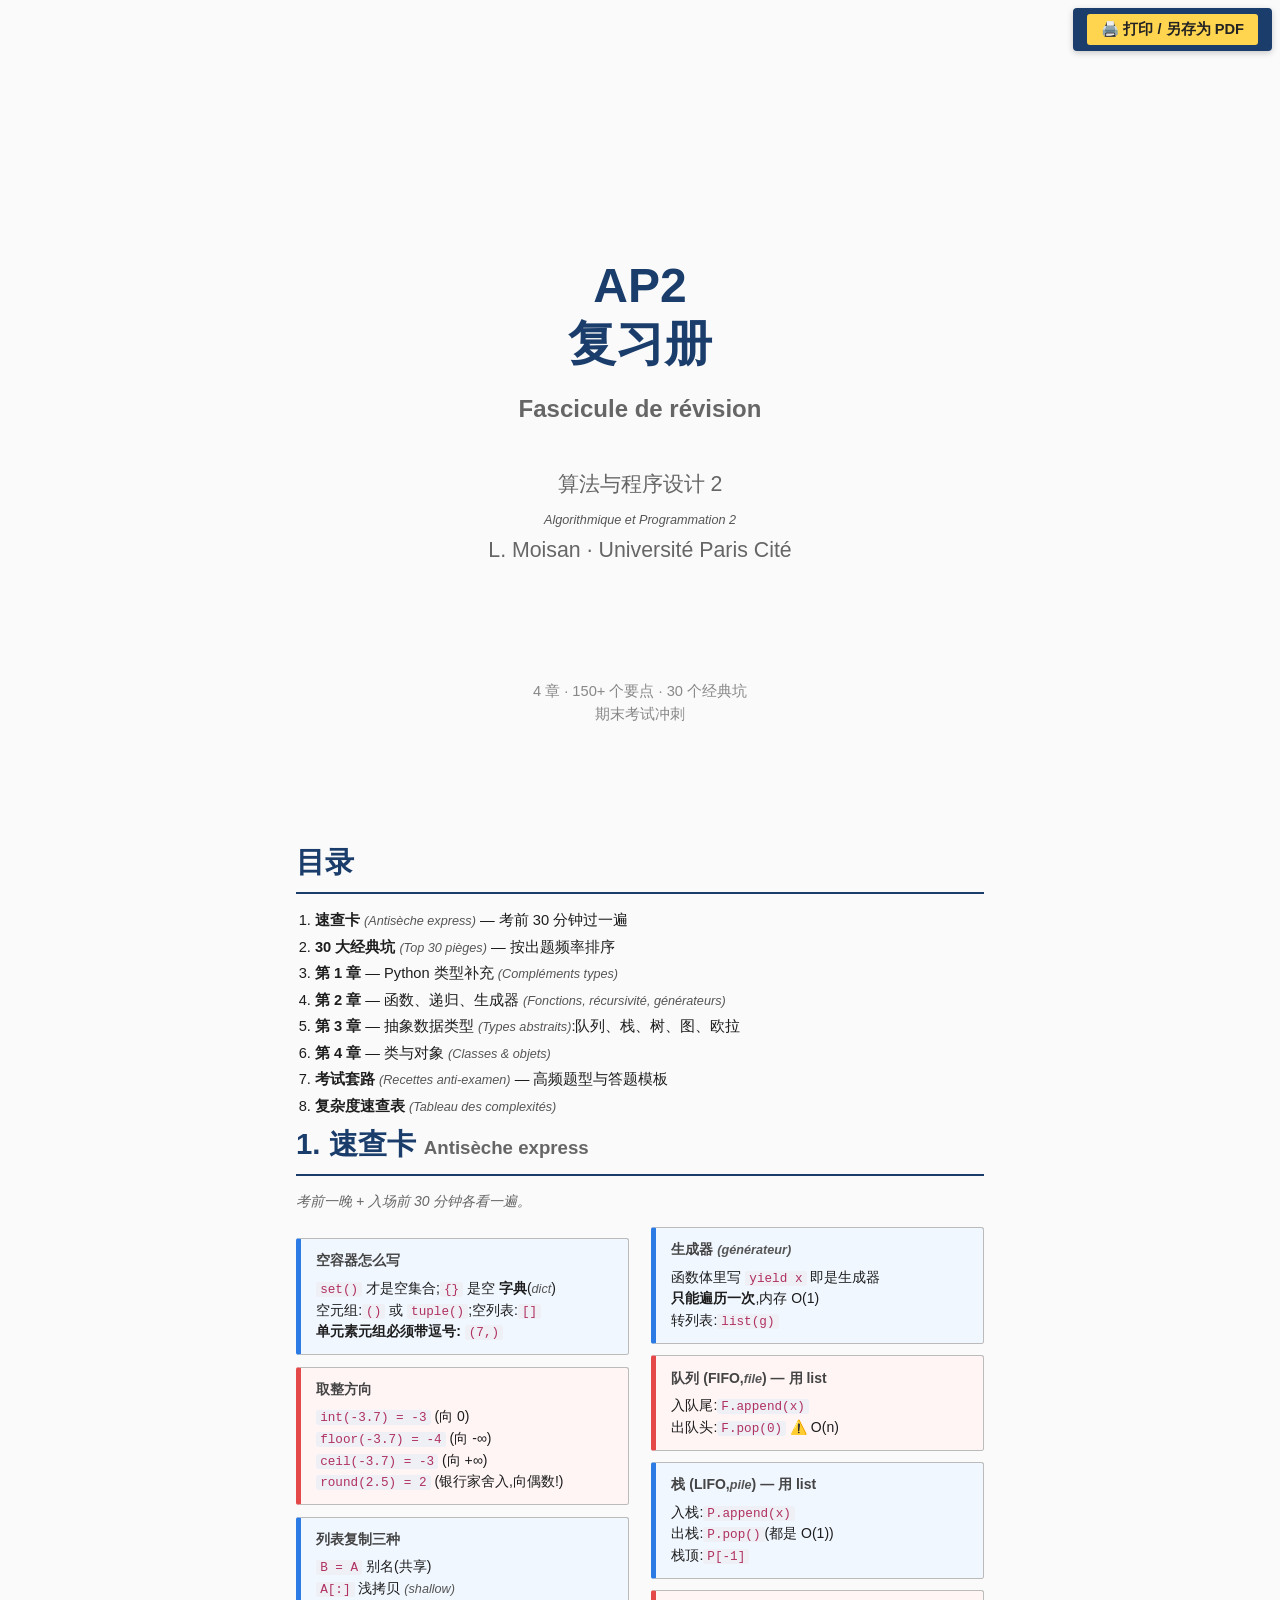
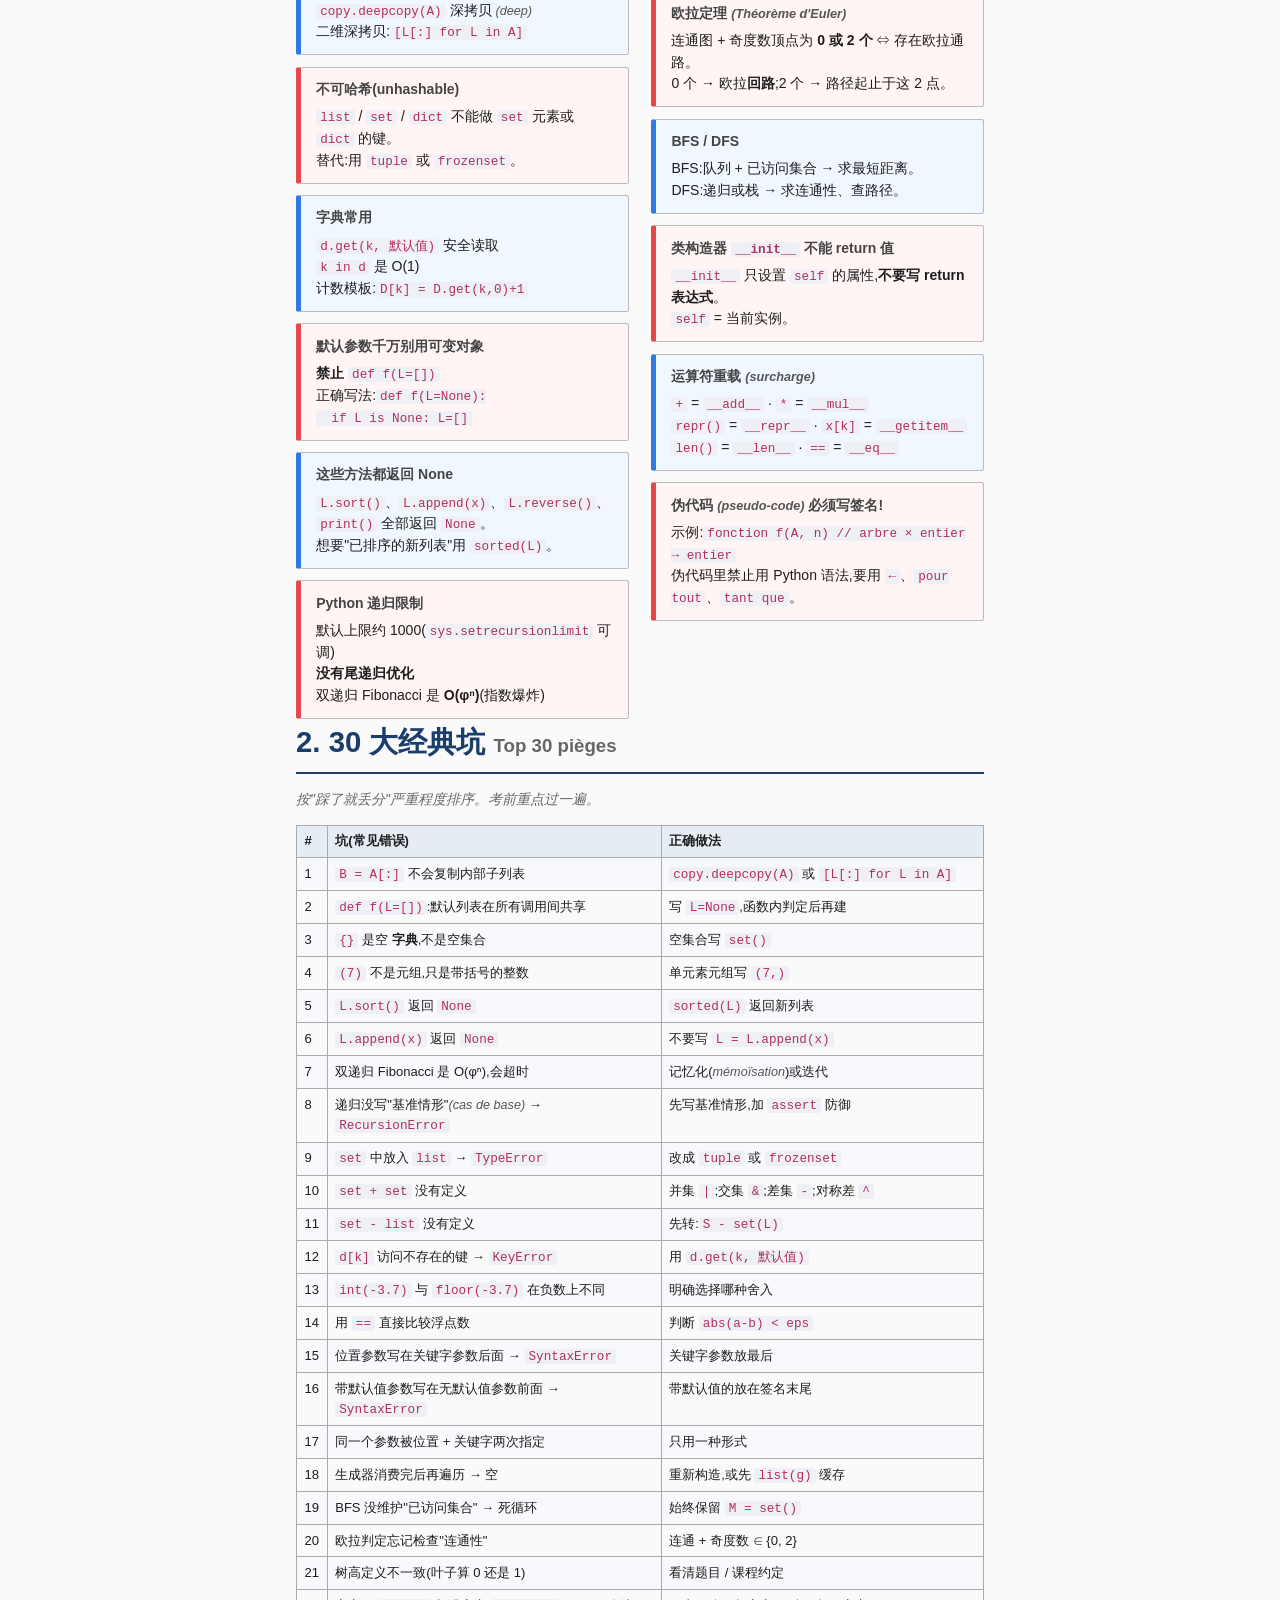
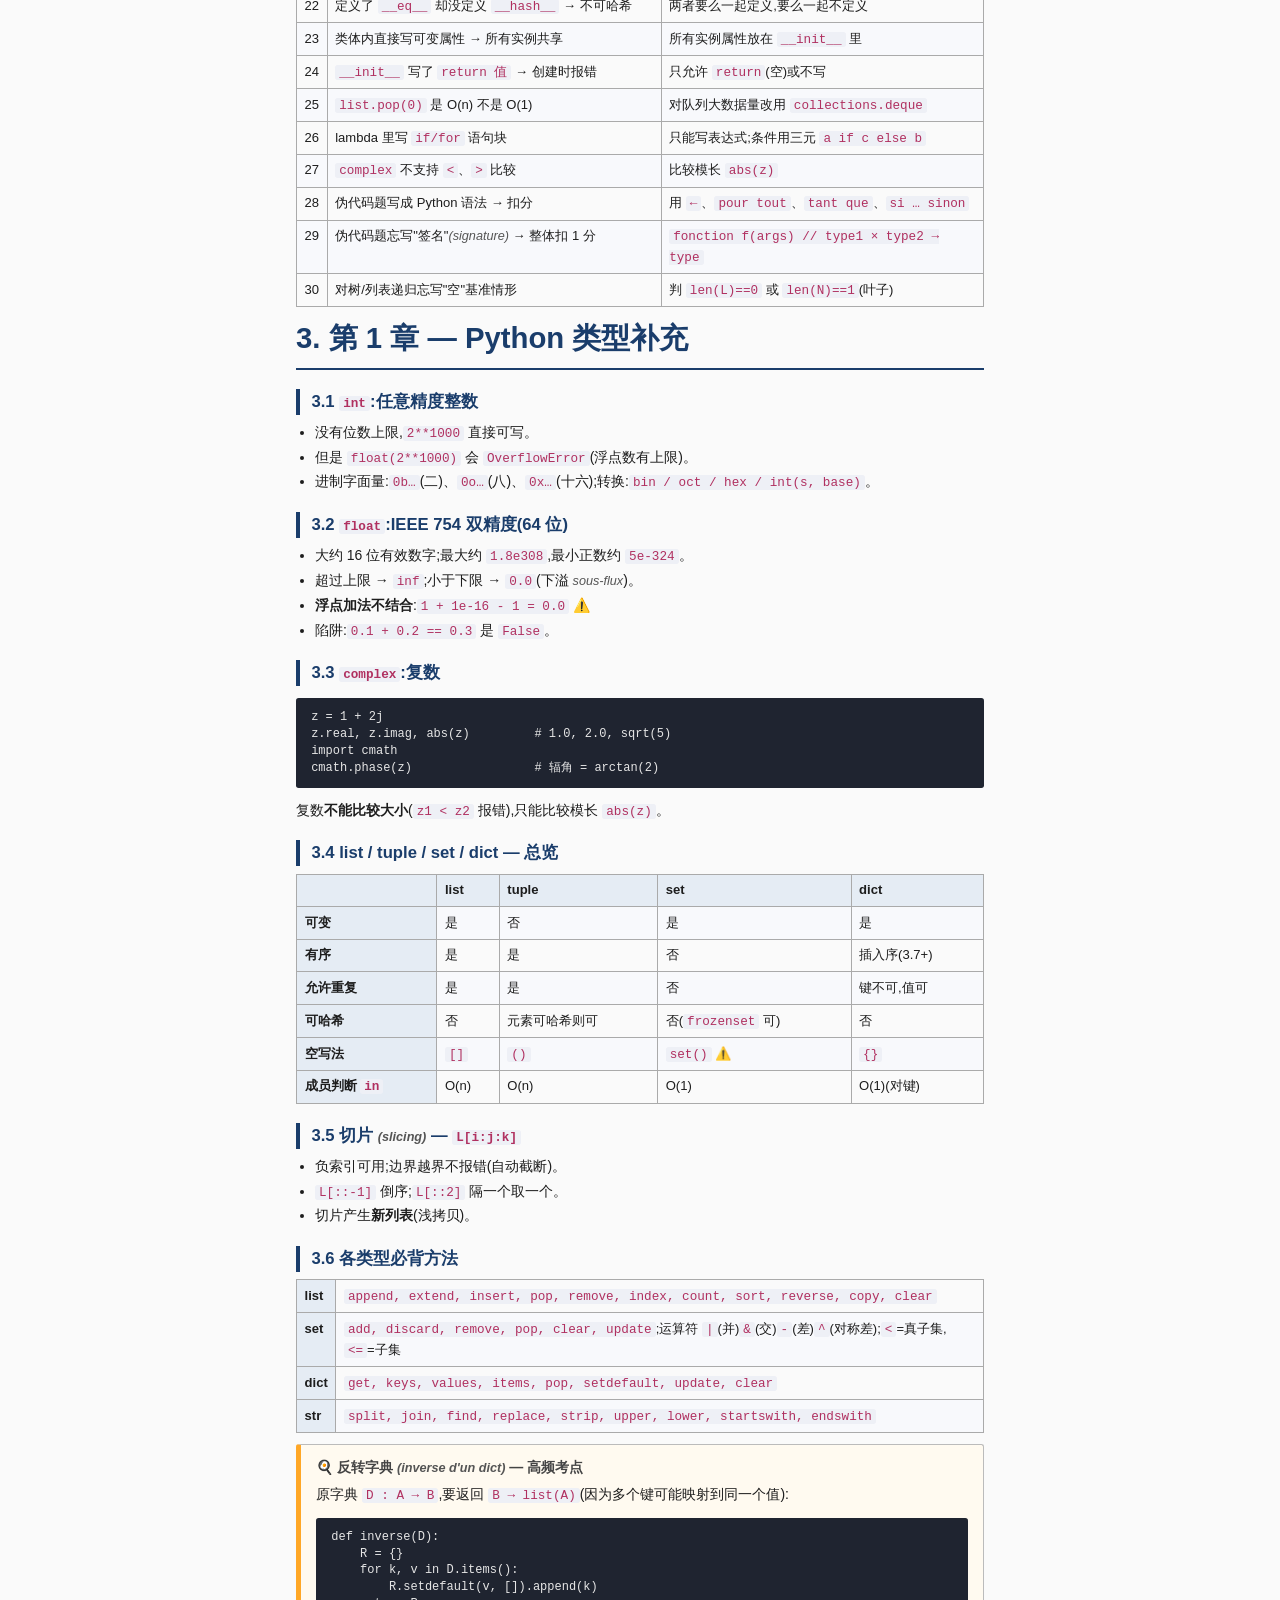
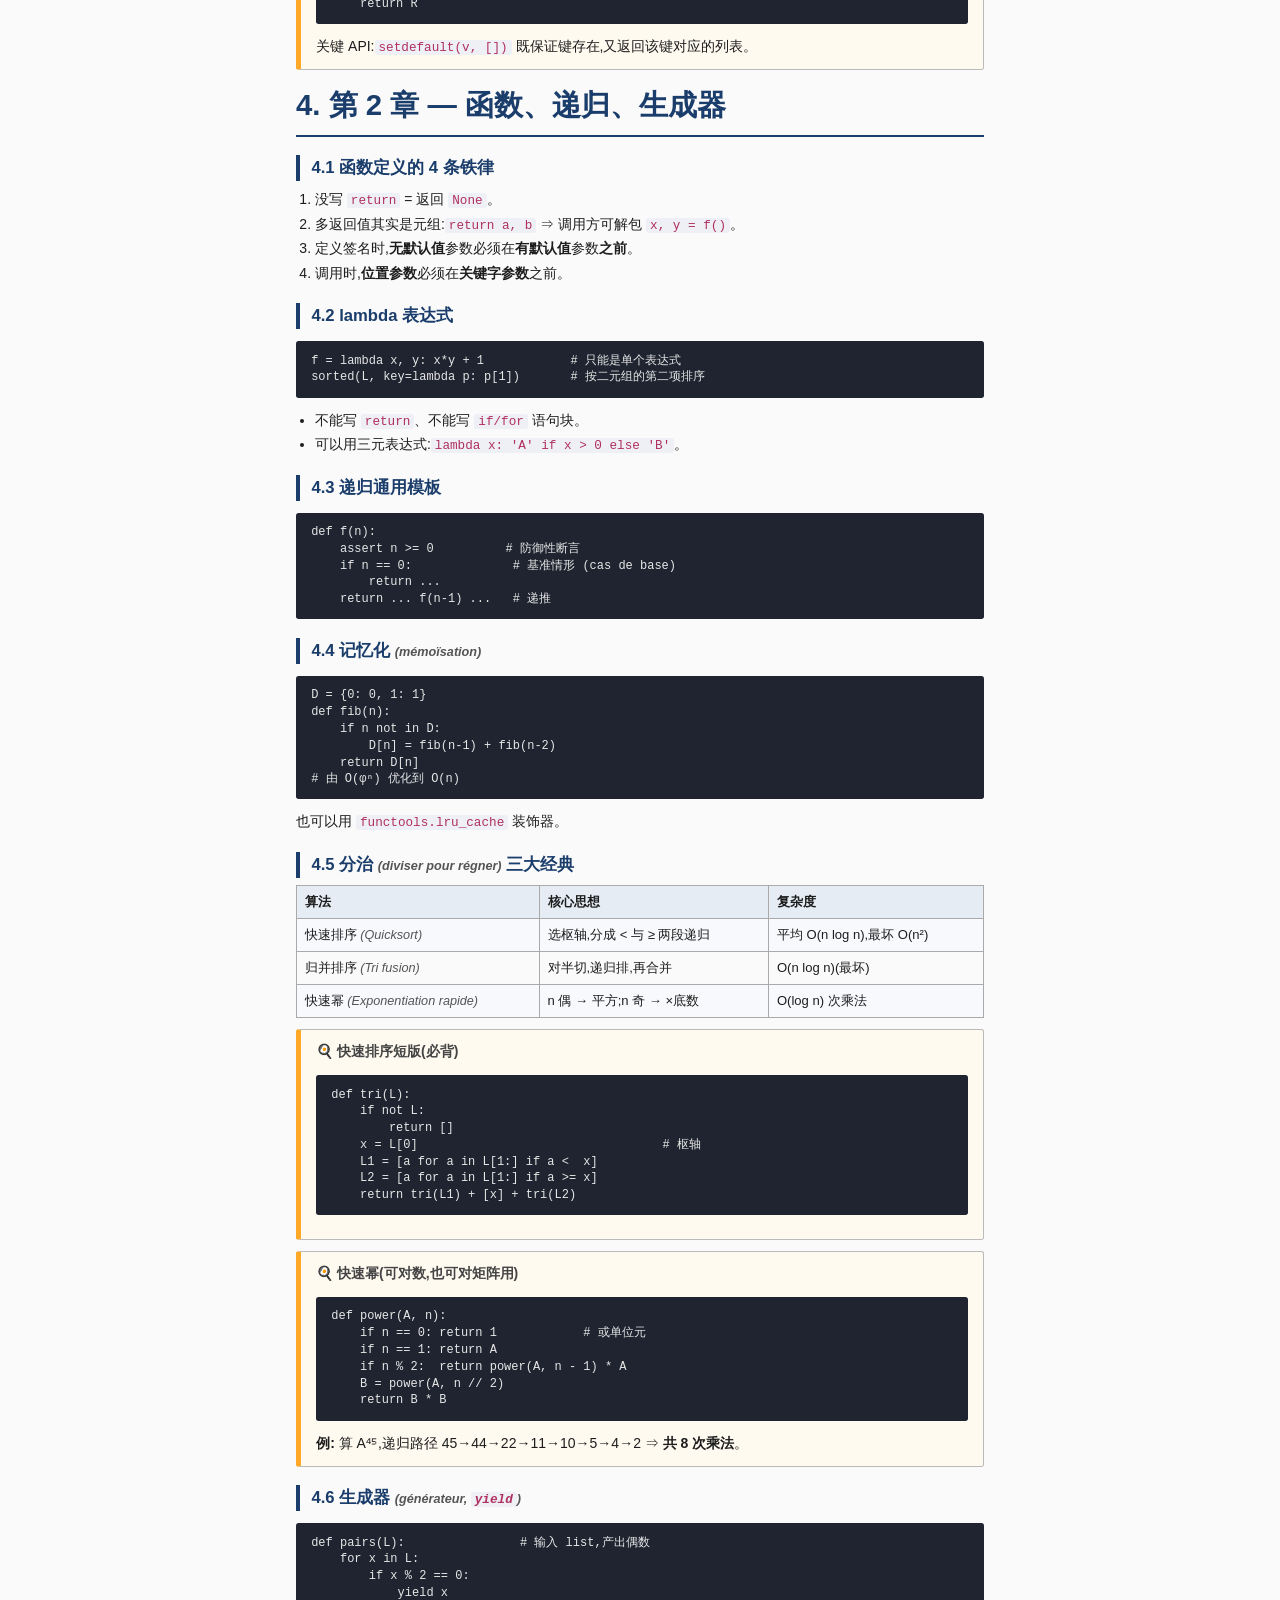
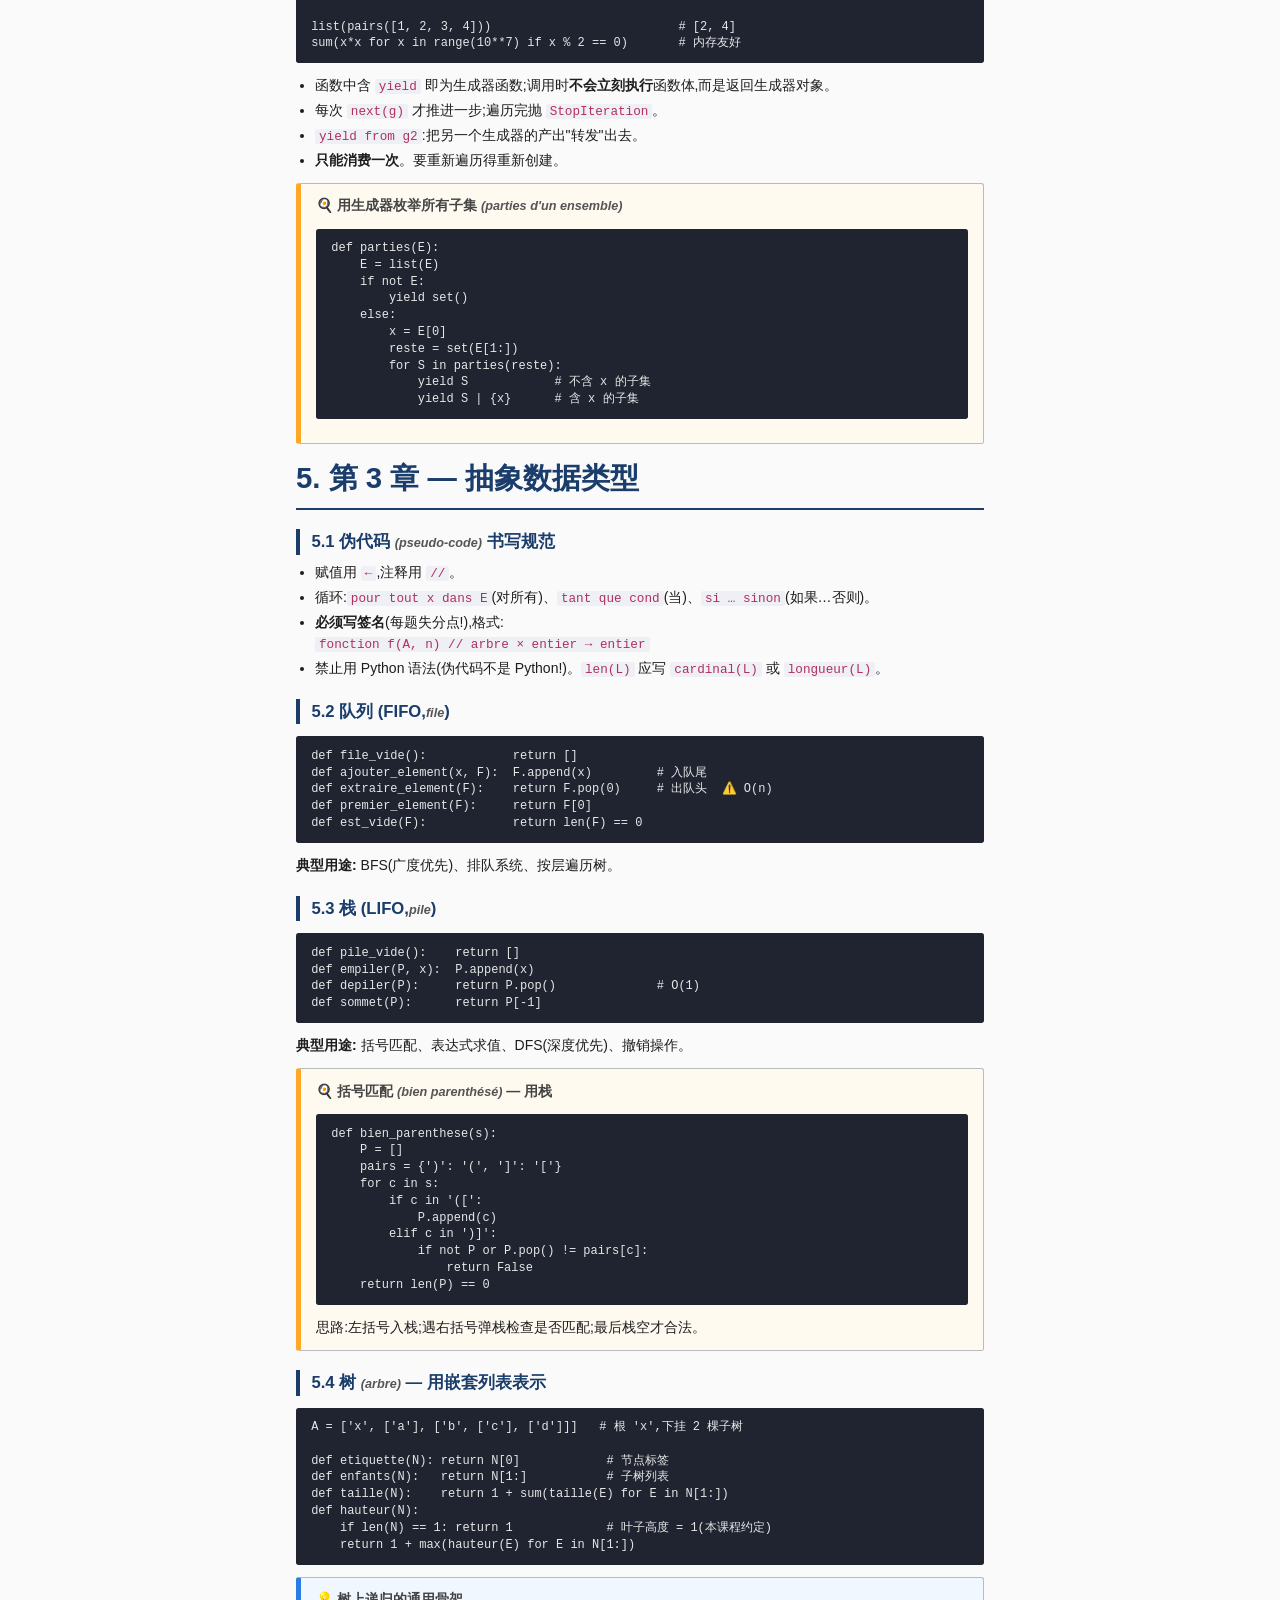
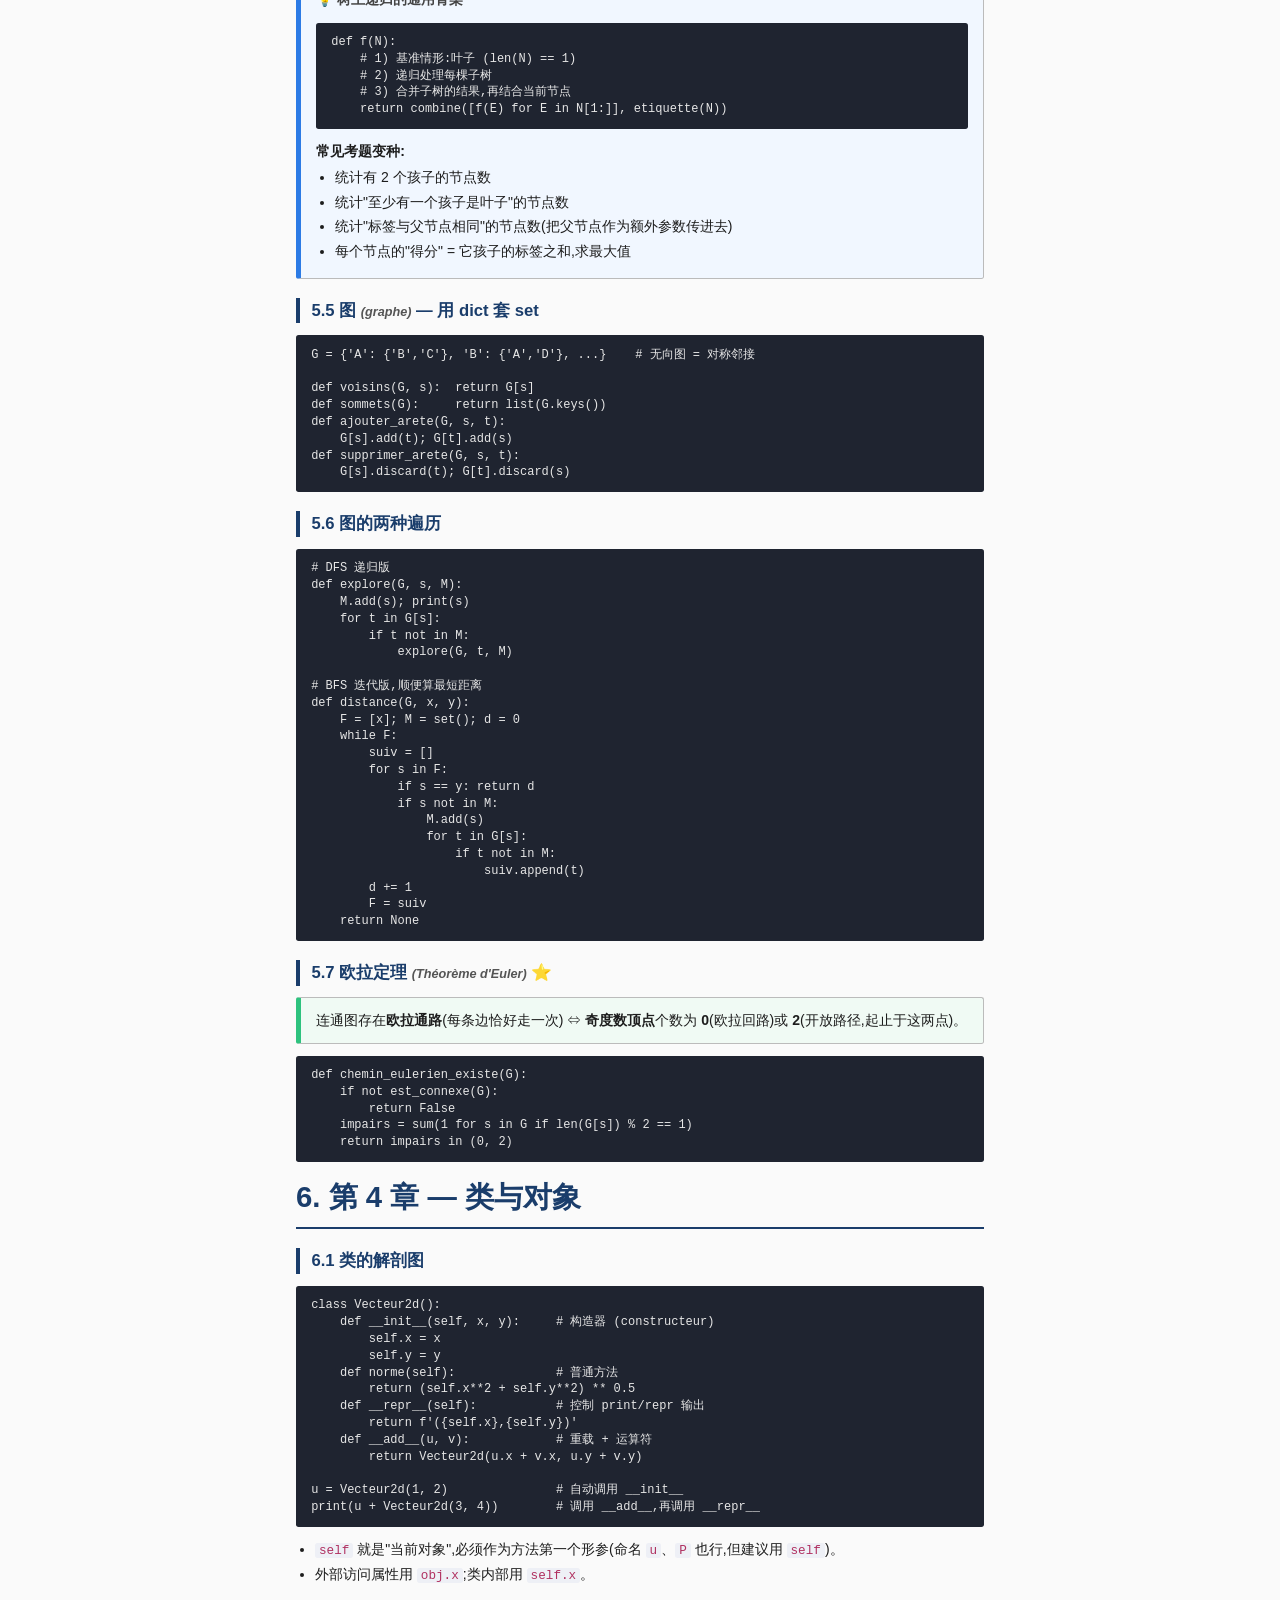
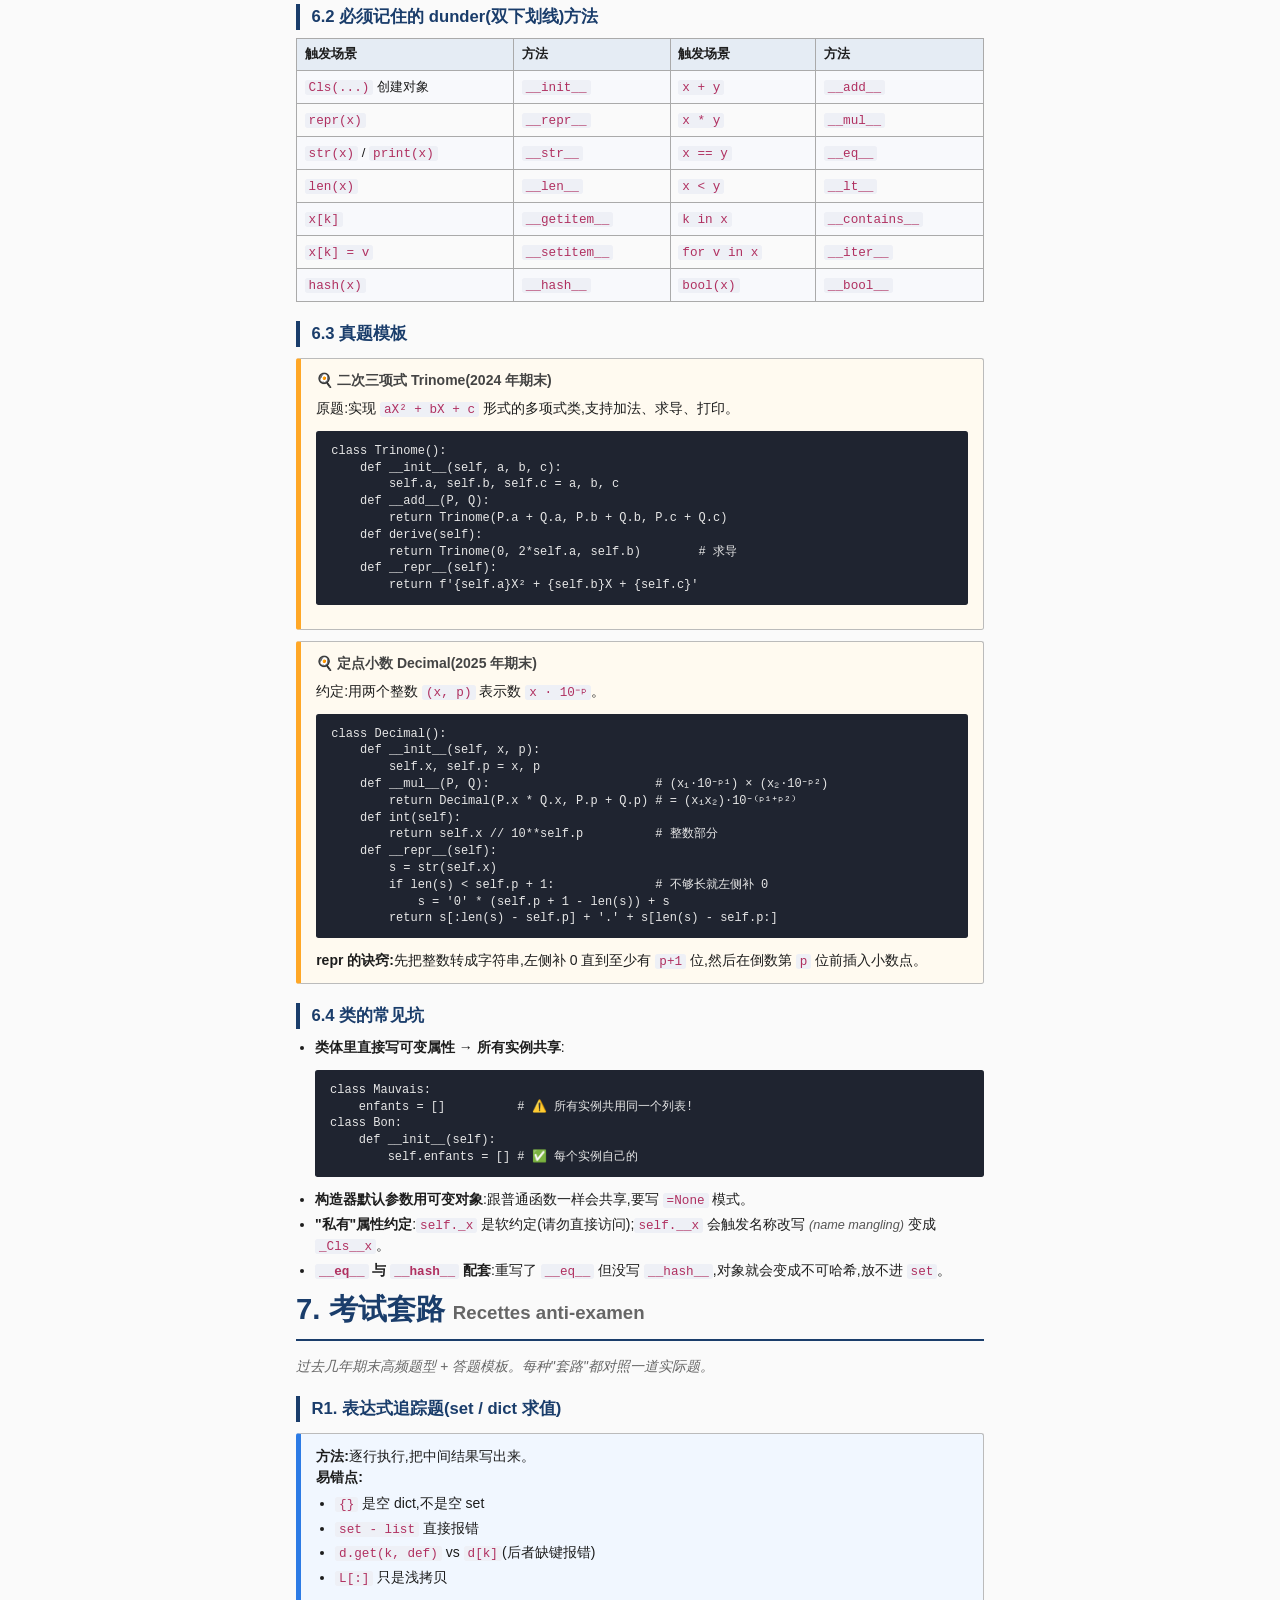
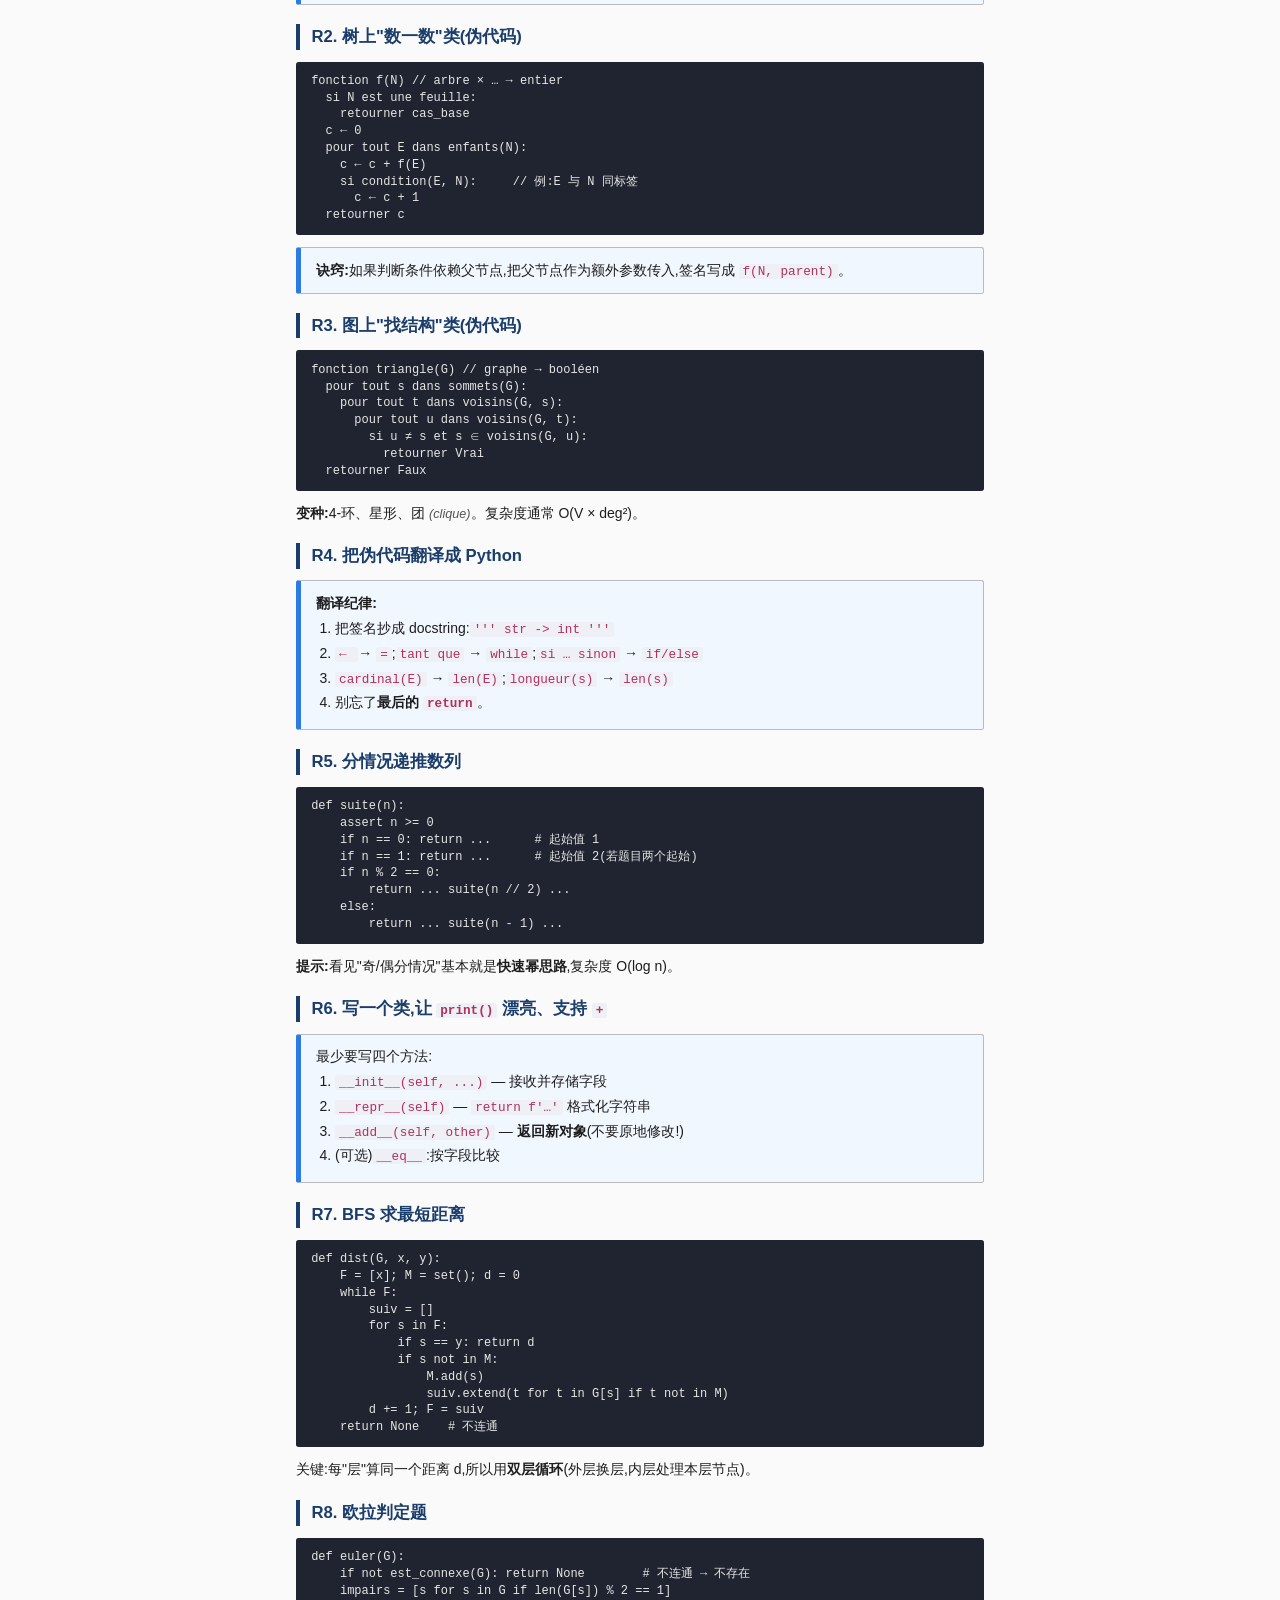
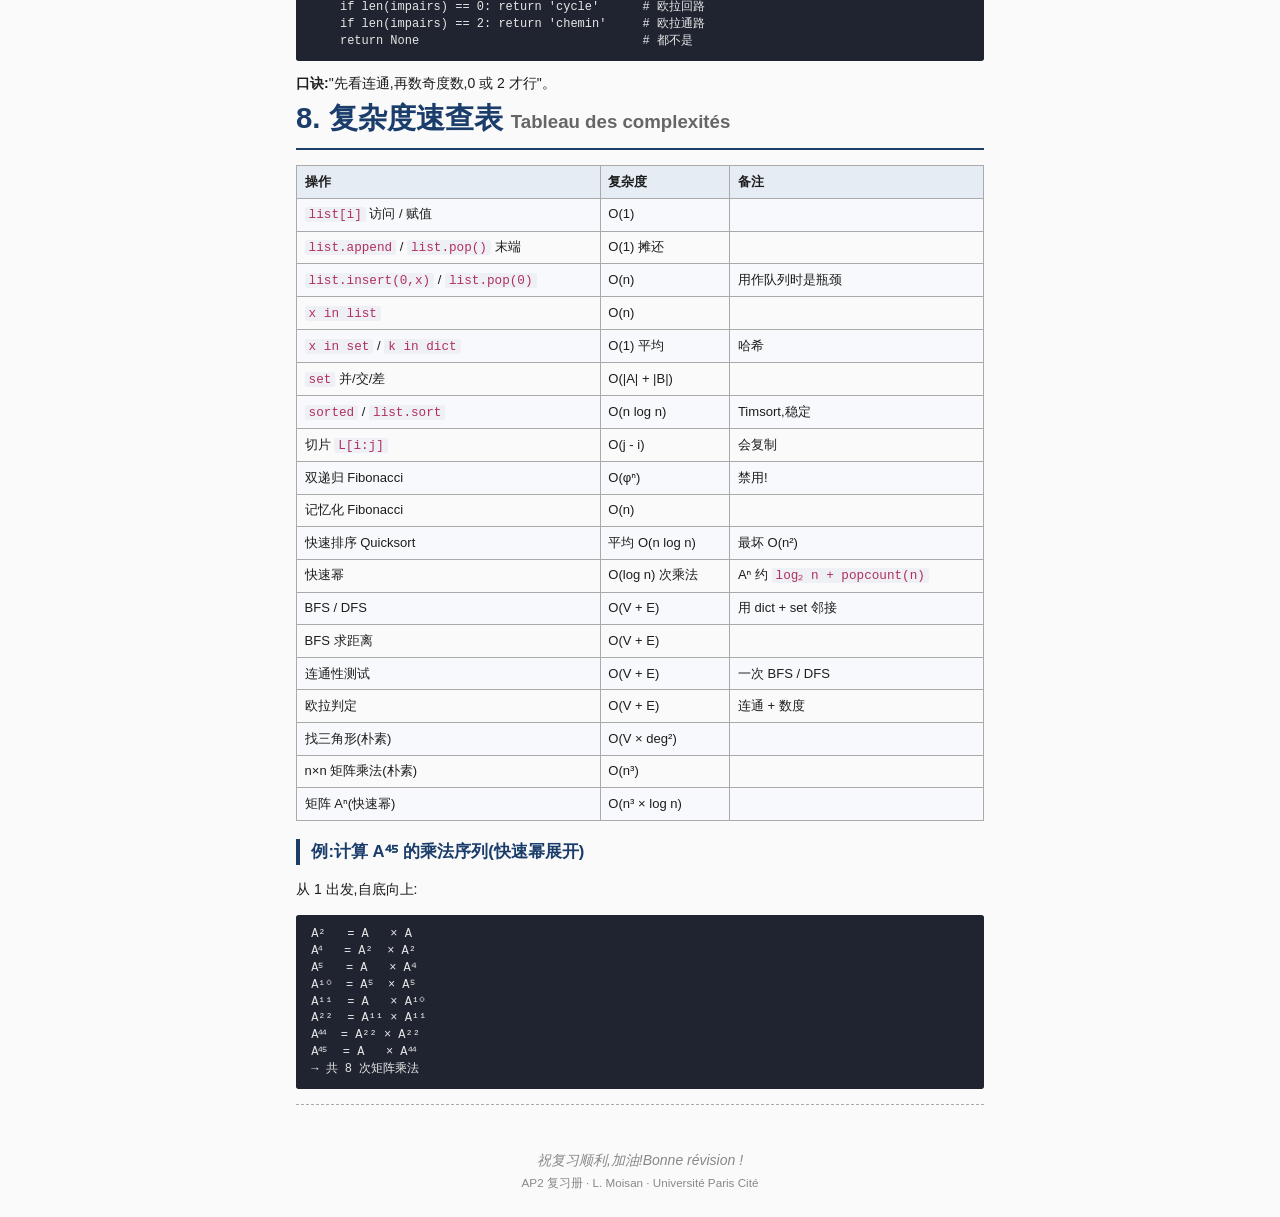
==== fascicule.html @ d3ea63a5 "Initial commit: ap web" ====
<!DOCTYPE html>
<html lang="zh-CN">
<head>
<meta charset="UTF-8">
<title>AP2 复习册 — Algorithmique et Programmation 2</title>
<style>
/* ============================================================
   Print-first stylesheet (A4, 复习册)
   ============================================================ */
@page { size: A4; margin: 14mm 12mm; }
* { box-sizing: border-box; }
body {
  font-family: "Segoe UI", "PingFang SC", "Microsoft YaHei", sans-serif;
  font-size: 10.5pt; line-height: 1.55; color: #1d1d1d;
  max-width: 190mm; margin: 0 auto; padding: 8mm 4mm;
  background: #fafafa;
}
@media print {
  body { background: white; padding: 0; max-width: none; }
  .no-print { display: none !important; }
  .page-break { page-break-after: always; }
  h2 { page-break-before: auto; }
  table, pre, .box { page-break-inside: avoid; }
}

h1 { font-size: 22pt; margin: 0 0 4mm; color: #1a3d6b; border-bottom: 2pt solid #1a3d6b; padding-bottom: 2mm; }
h2 { font-size: 15pt; color: white; background: #1a3d6b; padding: 2mm 4mm; margin: 8mm -2mm 4mm; border-radius: 2pt; }
h3 { font-size: 12.5pt; color: #1a3d6b; margin: 5mm 0 2mm; border-left: 3pt solid #1a3d6b; padding-left: 3mm; }
h4 { font-size: 10.5pt; color: #444; margin: 3mm 0 1mm; font-weight: 600; }

code { font-family: Consolas, "SF Mono", monospace; background: #eef0f6; padding: 0 3pt; border-radius: 2pt; color: #b03060; font-size: 9.5pt; }
pre  { font-family: Consolas, monospace; background: #1f2430; color: #e6e6e6; padding: 3mm 4mm; border-radius: 2pt; font-size: 9pt; overflow-x: auto; line-height: 1.4; }
pre code { background: none; color: inherit; padding: 0; }

table { border-collapse: collapse; width: 100%; margin: 2mm 0; font-size: 9.8pt; }
th, td { border: 0.5pt solid #aaa; padding: 1.5mm 2mm; text-align: left; vertical-align: top; }
th { background: #e5ecf4; font-weight: 600; }
tr:nth-child(even) td { background: #f8f9fc; }

.box { border: 1pt solid #bbb; background: #fafbff; padding: 3mm 4mm; margin: 3mm 0; border-radius: 2pt; }
.warn   { border-left: 4pt solid #e54848; background: #fff5f5; }
.tip    { border-left: 4pt solid #2c7be5; background: #f1f7ff; }
.recipe { border-left: 4pt solid #ffa726; background: #fffaf0; }
.success{ border-left: 4pt solid #2ec27e; background: #f0faf4; }
.box .title { font-weight: 600; color: #444; font-size: 10.5pt; margin-bottom: 1.5mm; }

.cols-2 { column-count: 2; column-gap: 6mm; }
.cols-2 > * { break-inside: avoid; }

.fr { color: #555; font-style: italic; font-size: 9.5pt; }   /* 法语原文标注 */
.term { color: #1a3d6b; font-weight: 600; }                  /* 重点术语 */

.toc { font-size: 11pt; }
.toc li { margin: 1mm 0; }

.cover { text-align: center; padding: 60mm 0 30mm; }
.cover .title { font-size: 36pt; color: #1a3d6b; font-weight: 700; line-height: 1.2; }
.cover .sub  { font-size: 16pt; color: #666; margin-top: 10mm; }
.cover .meta { margin-top: 30mm; color: #888; font-size: 11pt; }

.toolbar {
  position: fixed; top: 8px; right: 8px; background: #1a3d6b; color: white;
  padding: 6px 14px; border-radius: 4px; box-shadow: 0 2px 6px rgba(0,0,0,0.2);
  font-size: 12pt; z-index: 999;
}
.toolbar button {
  background: #ffd54f; color: #222; border: none; padding: 6px 14px;
  border-radius: 3px; cursor: pointer; font-weight: 600; font-size: 11pt;
}

ul, ol { padding-left: 5mm; margin: 1mm 0; }
li { margin: 0.8mm 0; }
hr { border: none; border-top: 0.5pt dashed #aaa; margin: 4mm 0; }
</style>
</head>
<body>

<div class="toolbar no-print">
  <button onclick="window.print()">🖨️ 打印 / 另存为 PDF</button>
</div>

<!-- ================== 封面 ================== -->
<div class="cover page-break">
  <div class="title">AP2<br>复习册<br><span style="font-size:18pt; color:#666">Fascicule de révision</span></div>
  <div class="sub">算法与程序设计 2<br><span class="fr">Algorithmique et Programmation 2</span><br>L. Moisan · Université Paris Cité</div>
  <div class="meta">
    4 章 · 150+ 个要点 · 30 个经典坑<br>
    期末考试冲刺
  </div>
</div>

<!-- ================== 目录 ================== -->
<h1>目录</h1>
<ol class="toc">
  <li><strong>速查卡</strong> <span class="fr">(Antisèche express)</span> — 考前 30 分钟过一遍</li>
  <li><strong>30 大经典坑</strong> <span class="fr">(Top 30 pièges)</span> — 按出题频率排序</li>
  <li><strong>第 1 章</strong> — Python 类型补充 <span class="fr">(Compléments types)</span></li>
  <li><strong>第 2 章</strong> — 函数、递归、生成器 <span class="fr">(Fonctions, récursivité, générateurs)</span></li>
  <li><strong>第 3 章</strong> — 抽象数据类型 <span class="fr">(Types abstraits)</span>:队列、栈、树、图、欧拉</li>
  <li><strong>第 4 章</strong> — 类与对象 <span class="fr">(Classes &amp; objets)</span></li>
  <li><strong>考试套路</strong> <span class="fr">(Recettes anti-examen)</span> — 高频题型与答题模板</li>
  <li><strong>复杂度速查表</strong> <span class="fr">(Tableau des complexités)</span></li>
</ol>

<div class="page-break"></div>

<!-- ================== 1. 速查卡 ================== -->
<h1>1. 速查卡 <span style="font-size:14pt;color:#666">Antisèche express</span></h1>
<p style="color:#666"><em>考前一晚 + 入场前 30 分钟各看一遍。</em></p>

<div class="cols-2">

<div class="box tip">
  <div class="title">空容器怎么写</div>
  <code>set()</code> 才是空集合;<code>{}</code> 是空 <strong>字典</strong>(<span class="fr">dict</span>)<br>
  空元组:<code>()</code> 或 <code>tuple()</code>;空列表:<code>[]</code><br>
  <strong>单元素元组必须带逗号:</strong> <code>(7,)</code>
</div>

<div class="box warn">
  <div class="title">取整方向</div>
  <code>int(-3.7) = -3</code> (向 0)<br>
  <code>floor(-3.7) = -4</code> (向 -∞)<br>
  <code>ceil(-3.7) = -3</code> (向 +∞)<br>
  <code>round(2.5) = 2</code> (银行家舍入,向偶数!)
</div>

<div class="box tip">
  <div class="title">列表复制三种</div>
  <code>B = A</code> 别名(共享)<br>
  <code>A[:]</code> 浅拷贝 <span class="fr">(shallow)</span><br>
  <code>copy.deepcopy(A)</code> 深拷贝 <span class="fr">(deep)</span><br>
  二维深拷贝:<code>[L[:] for L in A]</code>
</div>

<div class="box warn">
  <div class="title">不可哈希(unhashable)</div>
  <code>list</code> / <code>set</code> / <code>dict</code> 不能做 <code>set</code> 元素或 <code>dict</code> 的键。<br>
  替代:用 <code>tuple</code> 或 <code>frozenset</code>。
</div>

<div class="box tip">
  <div class="title">字典常用</div>
  <code>d.get(k, 默认值)</code> 安全读取<br>
  <code>k in d</code> 是 O(1)<br>
  计数模板:<code>D[k] = D.get(k,0)+1</code>
</div>

<div class="box warn">
  <div class="title">默认参数千万别用可变对象</div>
  <strong>禁止</strong> <code>def f(L=[])</code><br>
  正确写法:<code>def f(L=None):<br>&nbsp;&nbsp;if L is None: L=[]</code>
</div>

<div class="box tip">
  <div class="title">这些方法都返回 None</div>
  <code>L.sort()</code>、<code>L.append(x)</code>、<code>L.reverse()</code>、<code>print()</code> 全部返回 <code>None</code>。<br>
  想要"已排序的新列表"用 <code>sorted(L)</code>。
</div>

<div class="box warn">
  <div class="title">Python 递归限制</div>
  默认上限约 1000(<code>sys.setrecursionlimit</code> 可调)<br>
  <strong>没有尾递归优化</strong><br>
  双递归 Fibonacci 是 <strong>O(φⁿ)</strong>(指数爆炸)
</div>

<div class="box tip">
  <div class="title">生成器 <span class="fr">(générateur)</span></div>
  函数体里写 <code>yield x</code> 即是生成器<br>
  <strong>只能遍历一次</strong>,内存 O(1)<br>
  转列表:<code>list(g)</code>
</div>

<div class="box warn">
  <div class="title">队列 (FIFO,<span class="fr">file</span>) — 用 list</div>
  入队尾:<code>F.append(x)</code><br>
  出队头:<code>F.pop(0)</code> ⚠️ O(n)
</div>

<div class="box tip">
  <div class="title">栈 (LIFO,<span class="fr">pile</span>) — 用 list</div>
  入栈:<code>P.append(x)</code><br>
  出栈:<code>P.pop()</code>(都是 O(1))<br>
  栈顶:<code>P[-1]</code>
</div>

<div class="box warn">
  <div class="title">欧拉定理 <span class="fr">(Théorème d'Euler)</span></div>
  连通图 + 奇度数顶点为 <strong>0 或 2 个</strong> ⇔ 存在欧拉通路。<br>
  0 个 → 欧拉<strong>回路</strong>;2 个 → 路径起止于这 2 点。
</div>

<div class="box tip">
  <div class="title">BFS / DFS</div>
  BFS:队列 + 已访问集合 → 求最短距离。<br>
  DFS:递归或栈 → 求连通性、查路径。
</div>

<div class="box warn">
  <div class="title">类构造器 <code>__init__</code> 不能 return 值</div>
  <code>__init__</code> 只设置 <code>self</code> 的属性,<strong>不要写 return 表达式</strong>。<br>
  <code>self</code> = 当前实例。
</div>

<div class="box tip">
  <div class="title">运算符重载 <span class="fr">(surcharge)</span></div>
  <code>+</code> = <code>__add__</code> · <code>*</code> = <code>__mul__</code><br>
  <code>repr()</code> = <code>__repr__</code> · <code>x[k]</code> = <code>__getitem__</code><br>
  <code>len()</code> = <code>__len__</code> · <code>==</code> = <code>__eq__</code>
</div>

<div class="box warn">
  <div class="title">伪代码 <span class="fr">(pseudo-code)</span> 必须写签名!</div>
  示例:<code>fonction f(A, n) // arbre × entier → entier</code><br>
  伪代码里禁止用 Python 语法,要用 <code>←</code>、<code>pour tout</code>、<code>tant que</code>。
</div>

</div>

<div class="page-break"></div>

<!-- ================== 2. TOP 30 ================== -->
<h1>2. 30 大经典坑 <span style="font-size:14pt;color:#666">Top 30 pièges</span></h1>
<p style="color:#666"><em>按"踩了就丢分"严重程度排序。考前重点过一遍。</em></p>

<table>
<tr><th>#</th><th>坑(常见错误)</th><th>正确做法</th></tr>
<tr><td>1</td><td><code>B = A[:]</code> 不会复制内部子列表</td><td><code>copy.deepcopy(A)</code> 或 <code>[L[:] for L in A]</code></td></tr>
<tr><td>2</td><td><code>def f(L=[])</code>:默认列表在所有调用间共享</td><td>写 <code>L=None</code>,函数内判定后再建</td></tr>
<tr><td>3</td><td><code>{}</code> 是空 <strong>字典</strong>,不是空集合</td><td>空集合写 <code>set()</code></td></tr>
<tr><td>4</td><td><code>(7)</code> 不是元组,只是带括号的整数</td><td>单元素元组写 <code>(7,)</code></td></tr>
<tr><td>5</td><td><code>L.sort()</code> 返回 <code>None</code></td><td><code>sorted(L)</code> 返回新列表</td></tr>
<tr><td>6</td><td><code>L.append(x)</code> 返回 <code>None</code></td><td>不要写 <code>L = L.append(x)</code></td></tr>
<tr><td>7</td><td>双递归 Fibonacci 是 O(φⁿ),会超时</td><td>记忆化(<span class="fr">mémoïsation</span>)或迭代</td></tr>
<tr><td>8</td><td>递归没写"基准情形"<span class="fr">(cas de base)</span> → <code>RecursionError</code></td><td>先写基准情形,加 <code>assert</code> 防御</td></tr>
<tr><td>9</td><td><code>set</code> 中放入 <code>list</code> → <code>TypeError</code></td><td>改成 <code>tuple</code> 或 <code>frozenset</code></td></tr>
<tr><td>10</td><td><code>set + set</code> 没有定义</td><td>并集 <code>|</code>;交集 <code>&amp;</code>;差集 <code>-</code>;对称差 <code>^</code></td></tr>
<tr><td>11</td><td><code>set - list</code> 没有定义</td><td>先转:<code>S - set(L)</code></td></tr>
<tr><td>12</td><td><code>d[k]</code> 访问不存在的键 → <code>KeyError</code></td><td>用 <code>d.get(k, 默认值)</code></td></tr>
<tr><td>13</td><td><code>int(-3.7)</code> 与 <code>floor(-3.7)</code> 在负数上不同</td><td>明确选择哪种舍入</td></tr>
<tr><td>14</td><td>用 <code>==</code> 直接比较浮点数</td><td>判断 <code>abs(a-b) &lt; eps</code></td></tr>
<tr><td>15</td><td>位置参数写在关键字参数后面 → <code>SyntaxError</code></td><td>关键字参数放最后</td></tr>
<tr><td>16</td><td>带默认值参数写在无默认值参数前面 → <code>SyntaxError</code></td><td>带默认值的放在签名末尾</td></tr>
<tr><td>17</td><td>同一个参数被位置 + 关键字两次指定</td><td>只用一种形式</td></tr>
<tr><td>18</td><td>生成器消费完后再遍历 → 空</td><td>重新构造,或先 <code>list(g)</code> 缓存</td></tr>
<tr><td>19</td><td>BFS 没维护"已访问集合" → 死循环</td><td>始终保留 <code>M = set()</code></td></tr>
<tr><td>20</td><td>欧拉判定忘记检查"连通性"</td><td>连通 + 奇度数 ∈ {0, 2}</td></tr>
<tr><td>21</td><td>树高定义不一致(叶子算 0 还是 1)</td><td>看清题目 / 课程约定</td></tr>
<tr><td>22</td><td>定义了 <code>__eq__</code> 却没定义 <code>__hash__</code> → 不可哈希</td><td>两者要么一起定义,要么一起不定义</td></tr>
<tr><td>23</td><td>类体内直接写可变属性 → 所有实例共享</td><td>所有实例属性放在 <code>__init__</code> 里</td></tr>
<tr><td>24</td><td><code>__init__</code> 写了 <code>return 值</code> → 创建时报错</td><td>只允许 <code>return</code>(空)或不写</td></tr>
<tr><td>25</td><td><code>list.pop(0)</code> 是 O(n) 不是 O(1)</td><td>对队列大数据量改用 <code>collections.deque</code></td></tr>
<tr><td>26</td><td>lambda 里写 <code>if/for</code> 语句块</td><td>只能写表达式;条件用三元 <code>a if c else b</code></td></tr>
<tr><td>27</td><td><code>complex</code> 不支持 <code>&lt;</code>、<code>&gt;</code> 比较</td><td>比较模长 <code>abs(z)</code></td></tr>
<tr><td>28</td><td>伪代码题写成 Python 语法 → 扣分</td><td>用 <code>←</code>、<code>pour tout</code>、<code>tant que</code>、<code>si … sinon</code></td></tr>
<tr><td>29</td><td>伪代码题忘写"签名"<span class="fr">(signature)</span> → 整体扣 1 分</td><td><code>fonction f(args) // type1 × type2 → type</code></td></tr>
<tr><td>30</td><td>对树/列表递归忘写"空"基准情形</td><td>判 <code>len(L)==0</code> 或 <code>len(N)==1</code>(叶子)</td></tr>
</table>

<div class="page-break"></div>

<!-- ================== 3. CH1 ================== -->
<h1>3. 第 1 章 — Python 类型补充</h1>

<h3>3.1 <code>int</code>:任意精度整数</h3>
<ul>
  <li>没有位数上限,<code>2**1000</code> 直接可写。</li>
  <li>但是 <code>float(2**1000)</code> 会 <code>OverflowError</code>(浮点数有上限)。</li>
  <li>进制字面量:<code>0b…</code>(二)、<code>0o…</code>(八)、<code>0x…</code>(十六);转换:<code>bin / oct / hex / int(s, base)</code>。</li>
</ul>

<h3>3.2 <code>float</code>:IEEE 754 双精度(64 位)</h3>
<ul>
  <li>大约 16 位有效数字;最大约 <code>1.8e308</code>,最小正数约 <code>5e-324</code>。</li>
  <li>超过上限 → <code>inf</code>;小于下限 → <code>0.0</code>(下溢 <span class="fr">sous-flux</span>)。</li>
  <li><strong>浮点加法不结合</strong>:<code>1 + 1e-16 - 1 = 0.0</code> ⚠️</li>
  <li>陷阱:<code>0.1 + 0.2 == 0.3</code> 是 <code>False</code>。</li>
</ul>

<h3>3.3 <code>complex</code>:复数</h3>
<pre>z = 1 + 2j
z.real, z.imag, abs(z)         # 1.0, 2.0, sqrt(5)
import cmath
cmath.phase(z)                 # 辐角 = arctan(2)</pre>
复数<strong>不能比较大小</strong>(<code>z1 &lt; z2</code> 报错),只能比较模长 <code>abs(z)</code>。

<h3>3.4 list / tuple / set / dict — 总览</h3>
<table>
<tr><th></th><th>list</th><th>tuple</th><th>set</th><th>dict</th></tr>
<tr><th>可变</th><td>是</td><td>否</td><td>是</td><td>是</td></tr>
<tr><th>有序</th><td>是</td><td>是</td><td>否</td><td>插入序(3.7+)</td></tr>
<tr><th>允许重复</th><td>是</td><td>是</td><td>否</td><td>键不可,值可</td></tr>
<tr><th>可哈希</th><td>否</td><td>元素可哈希则可</td><td>否(<code>frozenset</code> 可)</td><td>否</td></tr>
<tr><th>空写法</th><td><code>[]</code></td><td><code>()</code></td><td><code>set()</code> ⚠️</td><td><code>{}</code></td></tr>
<tr><th>成员判断 <code>in</code></th><td>O(n)</td><td>O(n)</td><td>O(1)</td><td>O(1)(对键)</td></tr>
</table>

<h3>3.5 切片 <span class="fr">(slicing)</span> — <code>L[i:j:k]</code></h3>
<ul>
  <li>负索引可用;边界越界不报错(自动截断)。</li>
  <li><code>L[::-1]</code> 倒序;<code>L[::2]</code> 隔一个取一个。</li>
  <li>切片产生<strong>新列表</strong>(浅拷贝)。</li>
</ul>

<h3>3.6 各类型必背方法</h3>
<table>
<tr><th>list</th><td><code>append, extend, insert, pop, remove, index, count, sort, reverse, copy, clear</code></td></tr>
<tr><th>set</th><td><code>add, discard, remove, pop, clear, update</code>;运算符 <code>|</code>(并)<code>&amp;</code>(交)<code>-</code>(差)<code>^</code>(对称差);<code>&lt;</code>=真子集,<code>&lt;=</code>=子集</td></tr>
<tr><th>dict</th><td><code>get, keys, values, items, pop, setdefault, update, clear</code></td></tr>
<tr><th>str</th><td><code>split, join, find, replace, strip, upper, lower, startswith, endswith</code></td></tr>
</table>

<div class="box recipe">
  <div class="title">🍳 反转字典 <span class="fr">(inverse d'un dict)</span> — 高频考点</div>
  原字典 <code>D : A → B</code>,要返回 <code>B → list(A)</code>(因为多个键可能映射到同一个值):
<pre>def inverse(D):
    R = {}
    for k, v in D.items():
        R.setdefault(v, []).append(k)
    return R</pre>
  关键 API:<code>setdefault(v, [])</code> 既保证键存在,又返回该键对应的列表。
</div>

<div class="page-break"></div>

<!-- ================== 4. CH2 ================== -->
<h1>4. 第 2 章 — 函数、递归、生成器</h1>

<h3>4.1 函数定义的 4 条铁律</h3>
<ol>
  <li>没写 <code>return</code> = 返回 <code>None</code>。</li>
  <li>多返回值其实是元组:<code>return a, b</code> ⇒ 调用方可解包 <code>x, y = f()</code>。</li>
  <li>定义签名时,<strong>无默认值</strong>参数必须在<strong>有默认值</strong>参数<strong>之前</strong>。</li>
  <li>调用时,<strong>位置参数</strong>必须在<strong>关键字参数</strong>之前。</li>
</ol>

<h3>4.2 lambda 表达式</h3>
<pre>f = lambda x, y: x*y + 1            # 只能是单个表达式
sorted(L, key=lambda p: p[1])       # 按二元组的第二项排序</pre>
<ul>
  <li>不能写 <code>return</code>、不能写 <code>if/for</code> 语句块。</li>
  <li>可以用三元表达式:<code>lambda x: 'A' if x &gt; 0 else 'B'</code>。</li>
</ul>

<h3>4.3 递归通用模板</h3>
<pre>def f(n):
    assert n &gt;= 0          # 防御性断言
    if n == 0:              # 基准情形 (cas de base)
        return ...
    return ... f(n-1) ...   # 递推</pre>

<h3>4.4 记忆化 <span class="fr">(mémoïsation)</span></h3>
<pre>D = {0: 0, 1: 1}
def fib(n):
    if n not in D:
        D[n] = fib(n-1) + fib(n-2)
    return D[n]
# 由 O(φⁿ) 优化到 O(n)</pre>
也可以用 <code>functools.lru_cache</code> 装饰器。

<h3>4.5 分治 <span class="fr">(diviser pour régner)</span> 三大经典</h3>
<table>
<tr><th>算法</th><th>核心思想</th><th>复杂度</th></tr>
<tr><td>快速排序 <span class="fr">(Quicksort)</span></td><td>选枢轴,分成 &lt; 与 ≥ 两段递归</td><td>平均 O(n log n),最坏 O(n²)</td></tr>
<tr><td>归并排序 <span class="fr">(Tri fusion)</span></td><td>对半切,递归排,再合并</td><td>O(n log n)(最坏)</td></tr>
<tr><td>快速幂 <span class="fr">(Exponentiation rapide)</span></td><td>n 偶 → 平方;n 奇 → ×底数</td><td>O(log n) 次乘法</td></tr>
</table>

<div class="box recipe">
  <div class="title">🍳 快速排序短版(必背)</div>
<pre>def tri(L):
    if not L:
        return []
    x = L[0]                                  # 枢轴
    L1 = [a for a in L[1:] if a &lt;  x]
    L2 = [a for a in L[1:] if a &gt;= x]
    return tri(L1) + [x] + tri(L2)</pre>
</div>

<div class="box recipe">
  <div class="title">🍳 快速幂(可对数,也可对矩阵用)</div>
<pre>def power(A, n):
    if n == 0: return 1            # 或单位元
    if n == 1: return A
    if n % 2:  return power(A, n - 1) * A
    B = power(A, n // 2)
    return B * B</pre>
  <strong>例:</strong> 算 A⁴⁵,递归路径 45→44→22→11→10→5→4→2 ⇒ <strong>共 8 次乘法</strong>。
</div>

<h3>4.6 生成器 <span class="fr">(générateur, <code>yield</code>)</span></h3>
<pre>def pairs(L):                # 输入 list,产出偶数
    for x in L:
        if x % 2 == 0:
            yield x

list(pairs([1, 2, 3, 4]))                          # [2, 4]
sum(x*x for x in range(10**7) if x % 2 == 0)       # 内存友好</pre>
<ul>
  <li>函数中含 <code>yield</code> 即为生成器函数;调用时<strong>不会立刻执行</strong>函数体,而是返回生成器对象。</li>
  <li>每次 <code>next(g)</code> 才推进一步;遍历完抛 <code>StopIteration</code>。</li>
  <li><code>yield from g2</code>:把另一个生成器的产出"转发"出去。</li>
  <li><strong>只能消费一次</strong>。要重新遍历得重新创建。</li>
</ul>

<div class="box recipe">
  <div class="title">🍳 用生成器枚举所有子集 <span class="fr">(parties d'un ensemble)</span></div>
<pre>def parties(E):
    E = list(E)
    if not E:
        yield set()
    else:
        x = E[0]
        reste = set(E[1:])
        for S in parties(reste):
            yield S            # 不含 x 的子集
            yield S | {x}      # 含 x 的子集</pre>
</div>

<div class="page-break"></div>

<!-- ================== 5. CH3 ================== -->
<h1>5. 第 3 章 — 抽象数据类型</h1>

<h3>5.1 伪代码 <span class="fr">(pseudo-code)</span> 书写规范</h3>
<ul>
  <li>赋值用 <code>←</code>,注释用 <code>//</code>。</li>
  <li>循环:<code>pour tout x dans E</code>(对所有)、<code>tant que cond</code>(当)、<code>si … sinon</code>(如果…否则)。</li>
  <li><strong>必须写签名</strong>(每题失分点!),格式:<br>
      <code>fonction f(A, n) // arbre × entier → entier</code></li>
  <li>禁止用 Python 语法(伪代码不是 Python!)。<code>len(L)</code> 应写 <code>cardinal(L)</code> 或 <code>longueur(L)</code>。</li>
</ul>

<h3>5.2 队列 (FIFO,<span class="fr">file</span>)</h3>
<pre>def file_vide():            return []
def ajouter_element(x, F):  F.append(x)         # 入队尾
def extraire_element(F):    return F.pop(0)     # 出队头  ⚠️ O(n)
def premier_element(F):     return F[0]
def est_vide(F):            return len(F) == 0</pre>
<strong>典型用途:</strong> BFS(广度优先)、排队系统、按层遍历树。

<h3>5.3 栈 (LIFO,<span class="fr">pile</span>)</h3>
<pre>def pile_vide():    return []
def empiler(P, x):  P.append(x)
def depiler(P):     return P.pop()              # O(1)
def sommet(P):      return P[-1]</pre>
<strong>典型用途:</strong> 括号匹配、表达式求值、DFS(深度优先)、撤销操作。

<div class="box recipe">
  <div class="title">🍳 括号匹配 <span class="fr">(bien parenthésé)</span> — 用栈</div>
<pre>def bien_parenthese(s):
    P = []
    pairs = {')': '(', ']': '['}
    for c in s:
        if c in '([':
            P.append(c)
        elif c in ')]':
            if not P or P.pop() != pairs[c]:
                return False
    return len(P) == 0</pre>
  思路:左括号入栈;遇右括号弹栈检查是否匹配;最后栈空才合法。
</div>

<h3>5.4 树 <span class="fr">(arbre)</span> — 用嵌套列表表示</h3>
<pre>A = ['x', ['a'], ['b', ['c'], ['d']]]   # 根 'x',下挂 2 棵子树

def etiquette(N): return N[0]            # 节点标签
def enfants(N):   return N[1:]           # 子树列表
def taille(N):    return 1 + sum(taille(E) for E in N[1:])
def hauteur(N):
    if len(N) == 1: return 1             # 叶子高度 = 1(本课程约定)
    return 1 + max(hauteur(E) for E in N[1:])</pre>

<div class="box tip">
  <div class="title">💡 树上递归的通用骨架</div>
<pre>def f(N):
    # 1) 基准情形:叶子 (len(N) == 1)
    # 2) 递归处理每棵子树
    # 3) 合并子树的结果,再结合当前节点
    return combine([f(E) for E in N[1:]], etiquette(N))</pre>
  <strong>常见考题变种:</strong>
  <ul>
    <li>统计有 2 个孩子的节点数</li>
    <li>统计"至少有一个孩子是叶子"的节点数</li>
    <li>统计"标签与父节点相同"的节点数(把父节点作为额外参数传进去)</li>
    <li>每个节点的"得分" = 它孩子的标签之和,求最大值</li>
  </ul>
</div>

<h3>5.5 图 <span class="fr">(graphe)</span> — 用 dict 套 set</h3>
<pre>G = {'A': {'B','C'}, 'B': {'A','D'}, ...}    # 无向图 = 对称邻接

def voisins(G, s):  return G[s]
def sommets(G):     return list(G.keys())
def ajouter_arete(G, s, t):
    G[s].add(t); G[t].add(s)
def supprimer_arete(G, s, t):
    G[s].discard(t); G[t].discard(s)</pre>

<h3>5.6 图的两种遍历</h3>
<pre># DFS 递归版
def explore(G, s, M):
    M.add(s); print(s)
    for t in G[s]:
        if t not in M:
            explore(G, t, M)

# BFS 迭代版,顺便算最短距离
def distance(G, x, y):
    F = [x]; M = set(); d = 0
    while F:
        suiv = []
        for s in F:
            if s == y: return d
            if s not in M:
                M.add(s)
                for t in G[s]:
                    if t not in M:
                        suiv.append(t)
        d += 1
        F = suiv
    return None</pre>

<h3>5.7 欧拉定理 <span class="fr">(Théorème d'Euler)</span> ⭐</h3>
<div class="box success">
  连通图存在<strong>欧拉通路</strong>(每条边恰好走一次)
  ⇔ <strong>奇度数顶点</strong>个数为 <strong>0</strong>(欧拉回路)或 <strong>2</strong>(开放路径,起止于这两点)。
</div>
<pre>def chemin_eulerien_existe(G):
    if not est_connexe(G):
        return False
    impairs = sum(1 for s in G if len(G[s]) % 2 == 1)
    return impairs in (0, 2)</pre>

<div class="page-break"></div>

<!-- ================== 6. CH4 ================== -->
<h1>6. 第 4 章 — 类与对象</h1>

<h3>6.1 类的解剖图</h3>
<pre>class Vecteur2d():
    def __init__(self, x, y):     # 构造器 (constructeur)
        self.x = x
        self.y = y
    def norme(self):              # 普通方法
        return (self.x**2 + self.y**2) ** 0.5
    def __repr__(self):           # 控制 print/repr 输出
        return f'({self.x},{self.y})'
    def __add__(u, v):            # 重载 + 运算符
        return Vecteur2d(u.x + v.x, u.y + v.y)

u = Vecteur2d(1, 2)               # 自动调用 __init__
print(u + Vecteur2d(3, 4))        # 调用 __add__,再调用 __repr__</pre>
<ul>
  <li><code>self</code> 就是"当前对象",必须作为方法第一个形参(命名 <code>u</code>、<code>P</code> 也行,但建议用 <code>self</code>)。</li>
  <li>外部访问属性用 <code>obj.x</code>;类内部用 <code>self.x</code>。</li>
</ul>

<h3>6.2 必须记住的 dunder(双下划线)方法</h3>
<table>
<tr><th>触发场景</th><th>方法</th><th>触发场景</th><th>方法</th></tr>
<tr><td><code>Cls(...)</code> 创建对象</td><td><code>__init__</code></td><td><code>x + y</code></td><td><code>__add__</code></td></tr>
<tr><td><code>repr(x)</code></td><td><code>__repr__</code></td><td><code>x * y</code></td><td><code>__mul__</code></td></tr>
<tr><td><code>str(x)</code> / <code>print(x)</code></td><td><code>__str__</code></td><td><code>x == y</code></td><td><code>__eq__</code></td></tr>
<tr><td><code>len(x)</code></td><td><code>__len__</code></td><td><code>x &lt; y</code></td><td><code>__lt__</code></td></tr>
<tr><td><code>x[k]</code></td><td><code>__getitem__</code></td><td><code>k in x</code></td><td><code>__contains__</code></td></tr>
<tr><td><code>x[k] = v</code></td><td><code>__setitem__</code></td><td><code>for v in x</code></td><td><code>__iter__</code></td></tr>
<tr><td><code>hash(x)</code></td><td><code>__hash__</code></td><td><code>bool(x)</code></td><td><code>__bool__</code></td></tr>
</table>

<h3>6.3 真题模板</h3>

<div class="box recipe">
  <div class="title">🍳 二次三项式 Trinome(2024 年期末)</div>
  原题:实现 <code>aX² + bX + c</code> 形式的多项式类,支持加法、求导、打印。
<pre>class Trinome():
    def __init__(self, a, b, c):
        self.a, self.b, self.c = a, b, c
    def __add__(P, Q):
        return Trinome(P.a + Q.a, P.b + Q.b, P.c + Q.c)
    def derive(self):
        return Trinome(0, 2*self.a, self.b)        # 求导
    def __repr__(self):
        return f'{self.a}X² + {self.b}X + {self.c}'</pre>
</div>

<div class="box recipe">
  <div class="title">🍳 定点小数 Decimal(2025 年期末)</div>
  约定:用两个整数 <code>(x, p)</code> 表示数 <code>x · 10⁻ᵖ</code>。
<pre>class Decimal():
    def __init__(self, x, p):
        self.x, self.p = x, p
    def __mul__(P, Q):                       # (x₁·10⁻ᵖ¹) × (x₂·10⁻ᵖ²)
        return Decimal(P.x * Q.x, P.p + Q.p) # = (x₁x₂)·10⁻⁽ᵖ¹⁺ᵖ²⁾
    def int(self):
        return self.x // 10**self.p          # 整数部分
    def __repr__(self):
        s = str(self.x)
        if len(s) &lt; self.p + 1:              # 不够长就左侧补 0
            s = '0' * (self.p + 1 - len(s)) + s
        return s[:len(s) - self.p] + '.' + s[len(s) - self.p:]</pre>
  <strong>repr 的诀窍:</strong>先把整数转成字符串,左侧补 0 直到至少有 <code>p+1</code> 位,然后在倒数第 <code>p</code> 位前插入小数点。
</div>

<h3>6.4 类的常见坑</h3>
<ul>
  <li><strong>类体里直接写可变属性 → 所有实例共享</strong>:
<pre>class Mauvais:
    enfants = []          # ⚠️ 所有实例共用同一个列表!
class Bon:
    def __init__(self):
        self.enfants = [] # ✅ 每个实例自己的</pre></li>
  <li><strong>构造器默认参数用可变对象</strong>:跟普通函数一样会共享,要写 <code>=None</code> 模式。</li>
  <li><strong>"私有"属性约定</strong>:<code>self._x</code> 是软约定(请勿直接访问);<code>self.__x</code> 会触发名称改写 <span class="fr">(name mangling)</span> 变成 <code>_Cls__x</code>。</li>
  <li><strong><code>__eq__</code> 与 <code>__hash__</code> 配套</strong>:重写了 <code>__eq__</code> 但没写 <code>__hash__</code>,对象就会变成不可哈希,放不进 <code>set</code>。</li>
</ul>

<div class="page-break"></div>

<!-- ================== 7. 考试套路 ================== -->
<h1>7. 考试套路 <span style="font-size:14pt;color:#666">Recettes anti-examen</span></h1>
<p style="color:#666"><em>过去几年期末高频题型 + 答题模板。每种"套路"都对照一道实际题。</em></p>

<h3>R1. 表达式追踪题(set / dict 求值)</h3>
<div class="box tip">
  <strong>方法:</strong>逐行执行,把中间结果写出来。<br>
  <strong>易错点:</strong>
  <ul>
    <li><code>{}</code> 是空 dict,不是空 set</li>
    <li><code>set - list</code> 直接报错</li>
    <li><code>d.get(k, def)</code> vs <code>d[k]</code>(后者缺键报错)</li>
    <li><code>L[:]</code> 只是浅拷贝</li>
  </ul>
</div>

<h3>R2. 树上"数一数"类(伪代码)</h3>
<pre>fonction f(N) // arbre × … → entier
  si N est une feuille:
    retourner cas_base
  c ← 0
  pour tout E dans enfants(N):
    c ← c + f(E)
    si condition(E, N):     // 例:E 与 N 同标签
      c ← c + 1
  retourner c</pre>
<div class="box tip">
  <strong>诀窍:</strong>如果判断条件依赖父节点,把父节点作为额外参数传入,签名写成 <code>f(N, parent)</code>。
</div>

<h3>R3. 图上"找结构"类(伪代码)</h3>
<pre>fonction triangle(G) // graphe → booléen
  pour tout s dans sommets(G):
    pour tout t dans voisins(G, s):
      pour tout u dans voisins(G, t):
        si u ≠ s et s ∈ voisins(G, u):
          retourner Vrai
  retourner Faux</pre>
<strong>变种:</strong>4-环、星形、团 <span class="fr">(clique)</span>。复杂度通常 O(V × deg²)。

<h3>R4. 把伪代码翻译成 Python</h3>
<div class="box tip">
  <strong>翻译纪律:</strong>
  <ol>
    <li>把签名抄成 docstring:<code>''' str -&gt; int '''</code></li>
    <li><code>← </code> → <code>=</code>;<code>tant que</code> → <code>while</code>;<code>si … sinon</code> → <code>if/else</code></li>
    <li><code>cardinal(E)</code> → <code>len(E)</code>;<code>longueur(s)</code> → <code>len(s)</code></li>
    <li>别忘了<strong>最后的 <code>return</code></strong>。</li>
  </ol>
</div>

<h3>R5. 分情况递推数列</h3>
<pre>def suite(n):
    assert n &gt;= 0
    if n == 0: return ...      # 起始值 1
    if n == 1: return ...      # 起始值 2(若题目两个起始)
    if n % 2 == 0:
        return ... suite(n // 2) ...
    else:
        return ... suite(n - 1) ...</pre>
<strong>提示:</strong>看见"奇/偶分情况"基本就是<strong>快速幂思路</strong>,复杂度 O(log n)。

<h3>R6. 写一个类,让 <code>print()</code> 漂亮、支持 <code>+</code></h3>
<div class="box tip">
  最少要写四个方法:
  <ol>
    <li><code>__init__(self, ...)</code> — 接收并存储字段</li>
    <li><code>__repr__(self)</code> — <code>return f'…'</code> 格式化字符串</li>
    <li><code>__add__(self, other)</code> — <strong>返回新对象</strong>(不要原地修改!)</li>
    <li>(可选)<code>__eq__</code>:按字段比较</li>
  </ol>
</div>

<h3>R7. BFS 求最短距离</h3>
<pre>def dist(G, x, y):
    F = [x]; M = set(); d = 0
    while F:
        suiv = []
        for s in F:
            if s == y: return d
            if s not in M:
                M.add(s)
                suiv.extend(t for t in G[s] if t not in M)
        d += 1; F = suiv
    return None    # 不连通</pre>
关键:每"层"算同一个距离 d,所以用<strong>双层循环</strong>(外层换层,内层处理本层节点)。

<h3>R8. 欧拉判定题</h3>
<pre>def euler(G):
    if not est_connexe(G): return None        # 不连通 → 不存在
    impairs = [s for s in G if len(G[s]) % 2 == 1]
    if len(impairs) == 0: return 'cycle'      # 欧拉回路
    if len(impairs) == 2: return 'chemin'     # 欧拉通路
    return None                               # 都不是</pre>
<strong>口诀:</strong>"先看连通,再数奇度数,0 或 2 才行"。

<div class="page-break"></div>

<!-- ================== 8. 复杂度速查 ================== -->
<h1>8. 复杂度速查表 <span style="font-size:14pt;color:#666">Tableau des complexités</span></h1>

<table>
<tr><th>操作</th><th>复杂度</th><th>备注</th></tr>
<tr><td><code>list[i]</code> 访问 / 赋值</td><td>O(1)</td><td></td></tr>
<tr><td><code>list.append</code> / <code>list.pop()</code> 末端</td><td>O(1) 摊还</td><td></td></tr>
<tr><td><code>list.insert(0,x)</code> / <code>list.pop(0)</code></td><td>O(n)</td><td>用作队列时是瓶颈</td></tr>
<tr><td><code>x in list</code></td><td>O(n)</td><td></td></tr>
<tr><td><code>x in set</code> / <code>k in dict</code></td><td>O(1) 平均</td><td>哈希</td></tr>
<tr><td><code>set</code> 并/交/差</td><td>O(|A| + |B|)</td><td></td></tr>
<tr><td><code>sorted</code> / <code>list.sort</code></td><td>O(n log n)</td><td>Timsort,稳定</td></tr>
<tr><td>切片 <code>L[i:j]</code></td><td>O(j - i)</td><td>会复制</td></tr>
<tr><td>双递归 Fibonacci</td><td>O(φⁿ)</td><td>禁用!</td></tr>
<tr><td>记忆化 Fibonacci</td><td>O(n)</td><td></td></tr>
<tr><td>快速排序 Quicksort</td><td>平均 O(n log n)</td><td>最坏 O(n²)</td></tr>
<tr><td>快速幂</td><td>O(log n) 次乘法</td><td>Aⁿ 约 <code>log₂ n + popcount(n)</code></td></tr>
<tr><td>BFS / DFS</td><td>O(V + E)</td><td>用 dict + set 邻接</td></tr>
<tr><td>BFS 求距离</td><td>O(V + E)</td><td></td></tr>
<tr><td>连通性测试</td><td>O(V + E)</td><td>一次 BFS / DFS</td></tr>
<tr><td>欧拉判定</td><td>O(V + E)</td><td>连通 + 数度</td></tr>
<tr><td>找三角形(朴素)</td><td>O(V × deg²)</td><td></td></tr>
<tr><td>n×n 矩阵乘法(朴素)</td><td>O(n³)</td><td></td></tr>
<tr><td>矩阵 Aⁿ(快速幂)</td><td>O(n³ × log n)</td><td></td></tr>
</table>

<h3>例:计算 A⁴⁵ 的乘法序列(快速幂展开)</h3>
<p>从 1 出发,自底向上:</p>
<pre>A²   = A   × A
A⁴   = A²  × A²
A⁵   = A   × A⁴
A¹⁰  = A⁵  × A⁵
A¹¹  = A   × A¹⁰
A²²  = A¹¹ × A¹¹
A⁴⁴  = A²² × A²²
A⁴⁵  = A   × A⁴⁴
→ 共 8 次矩阵乘法</pre>

<hr>
<p style="text-align:center; color:#888; margin-top: 12mm;">
  <em>祝复习顺利,加油!Bonne révision !</em><br>
  <small>AP2 复习册 · L. Moisan · Université Paris Cité</small>
</p>

</body>
</html>
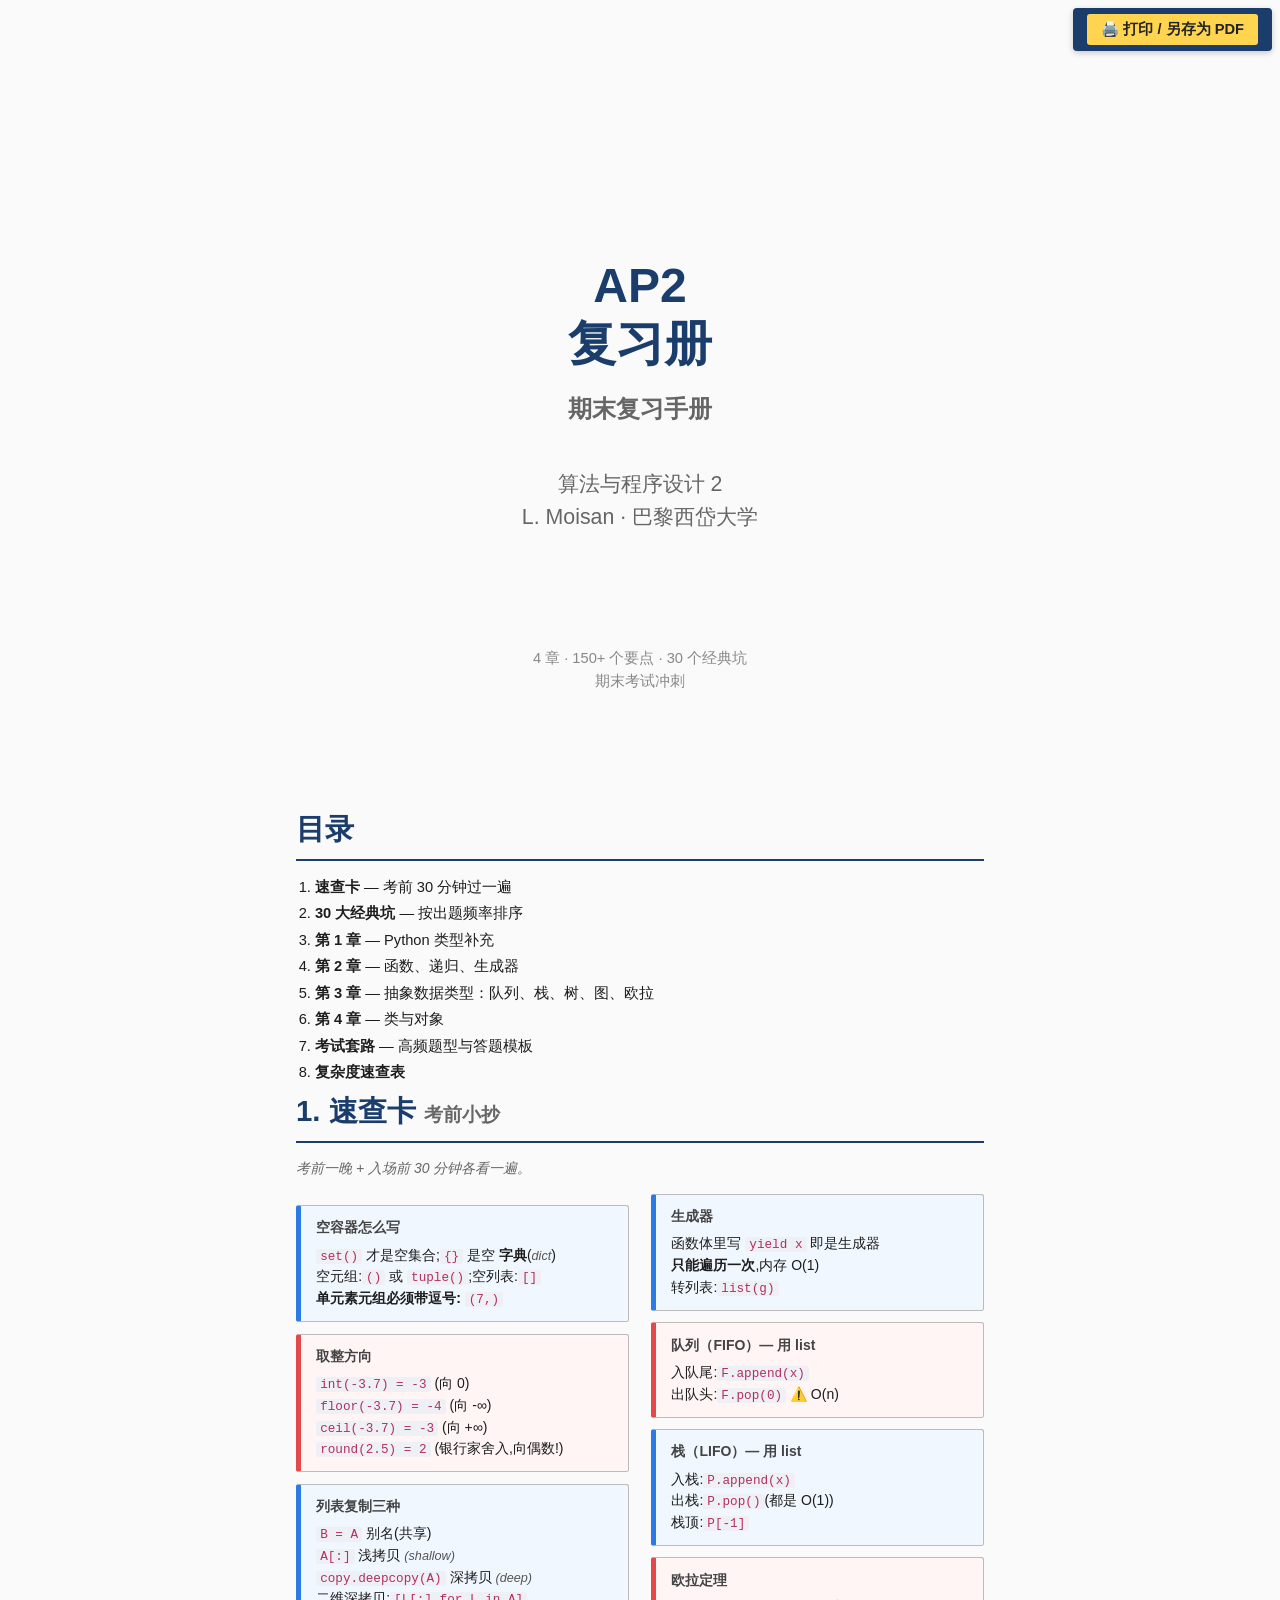
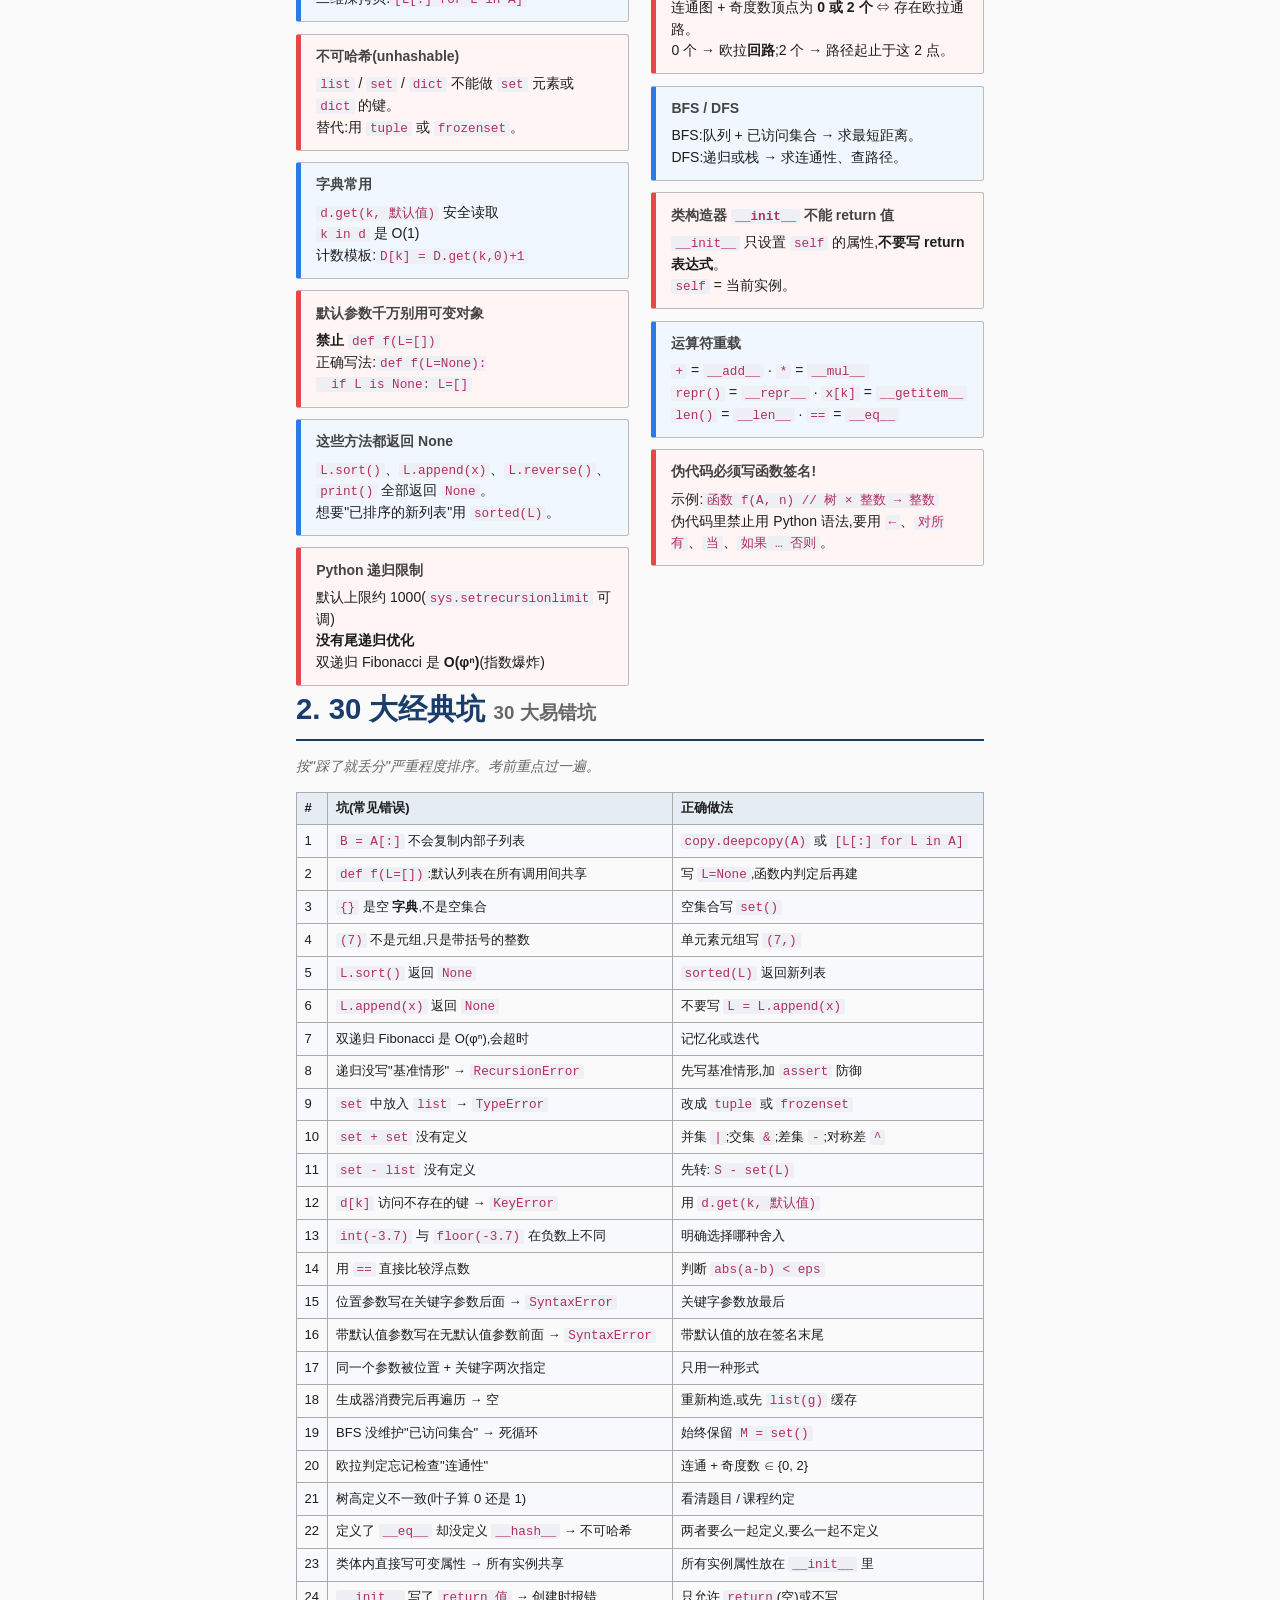
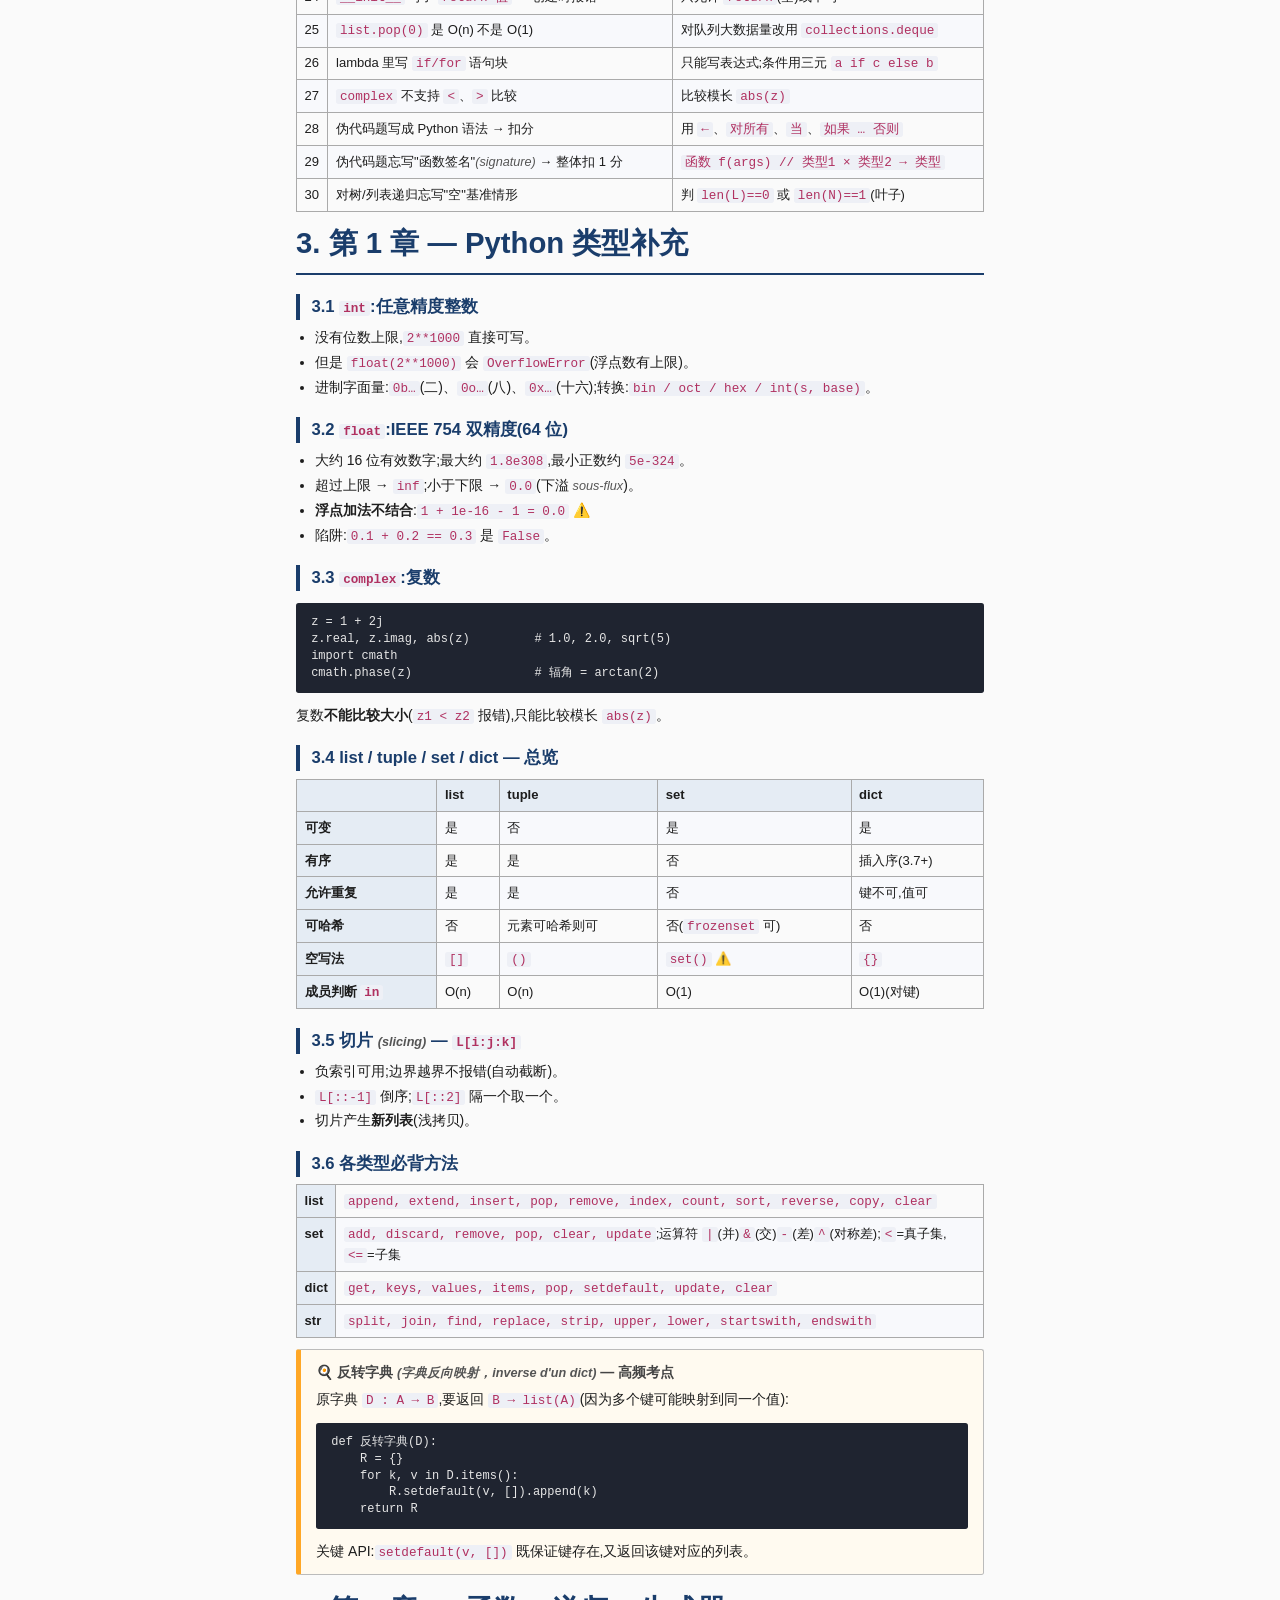
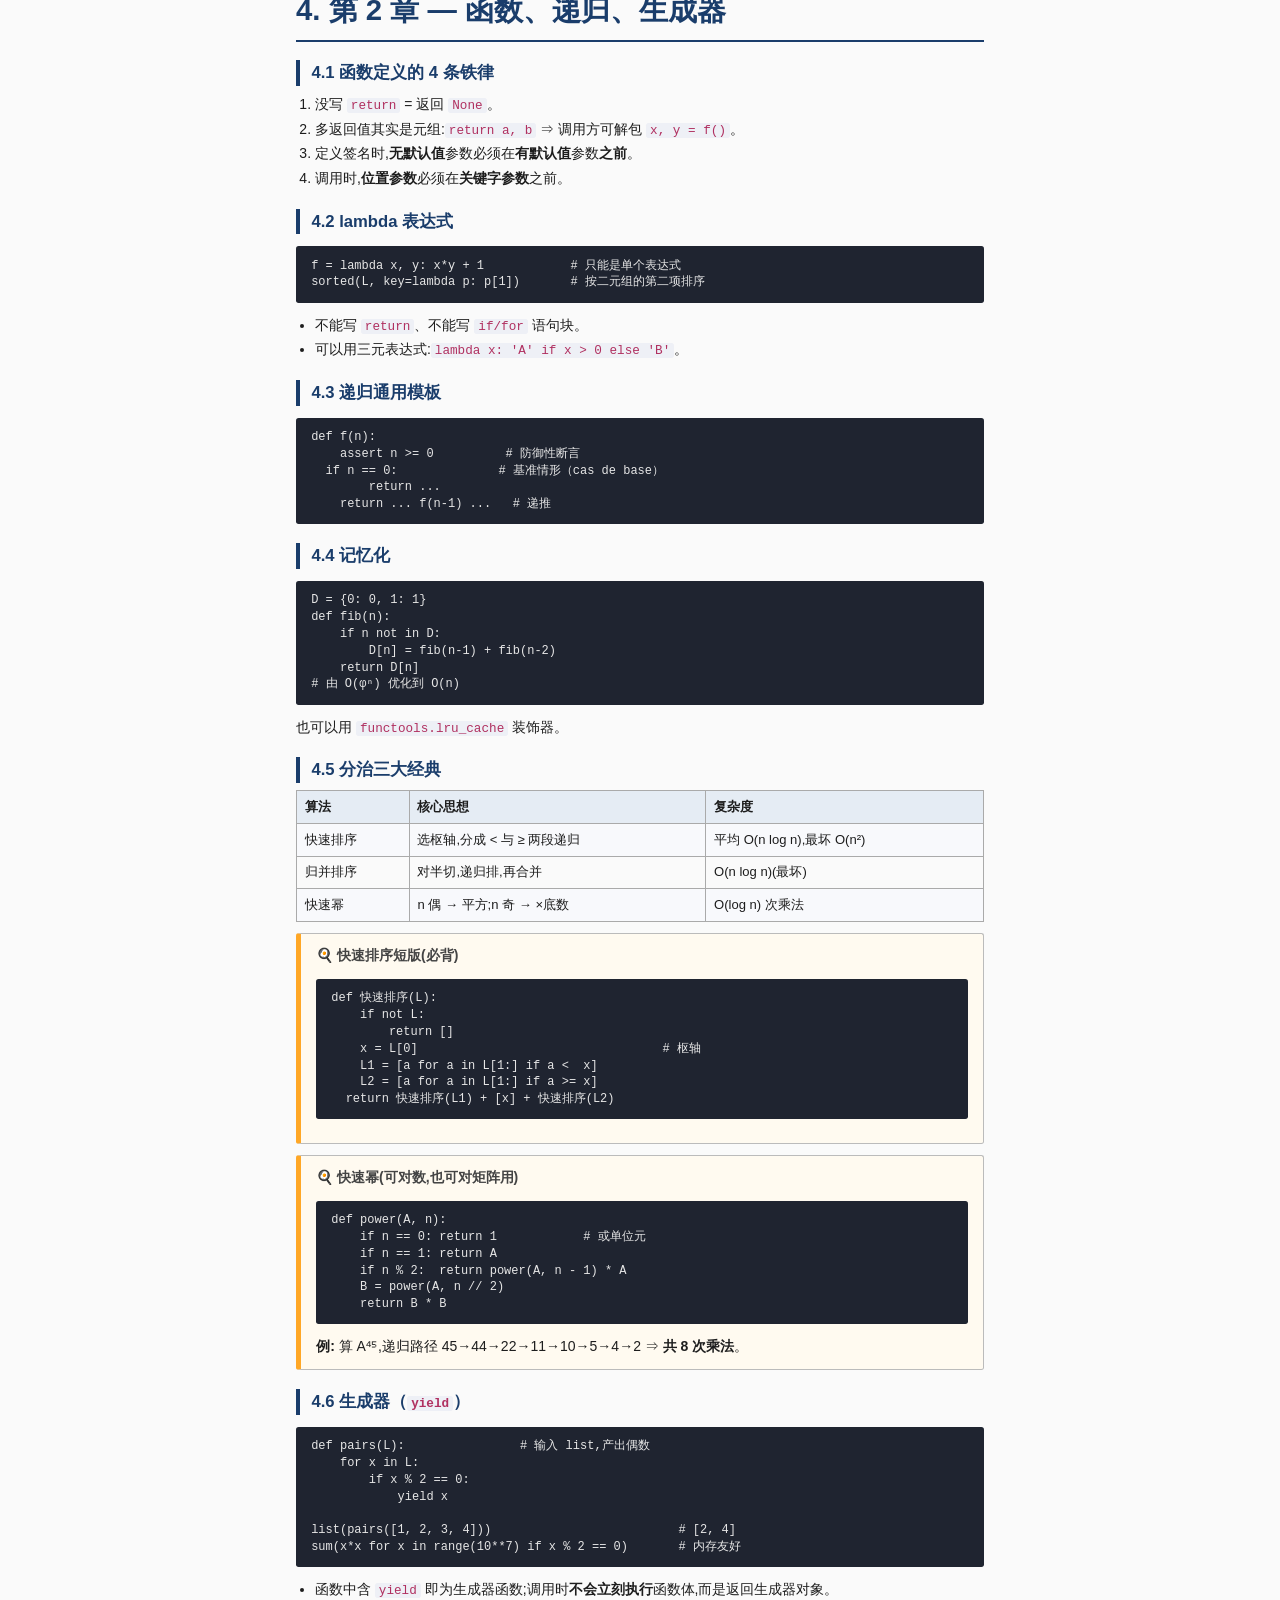
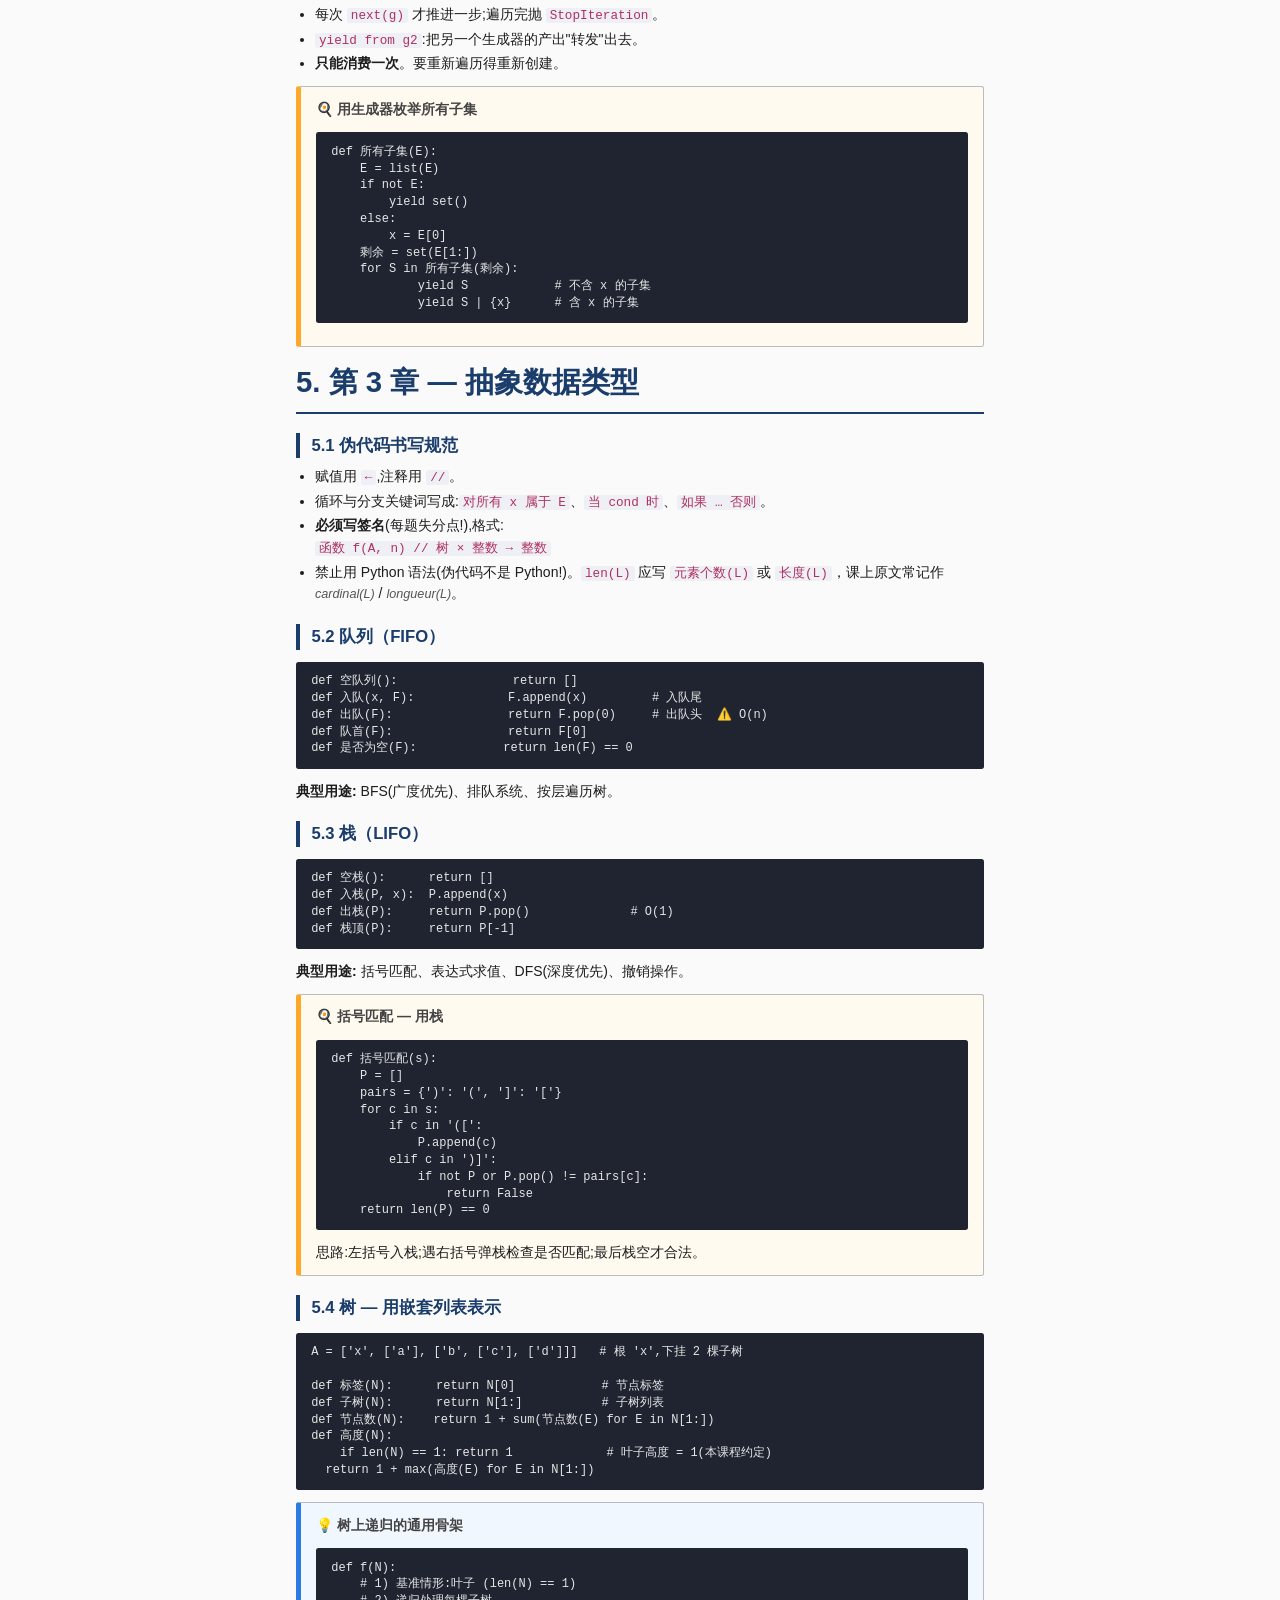
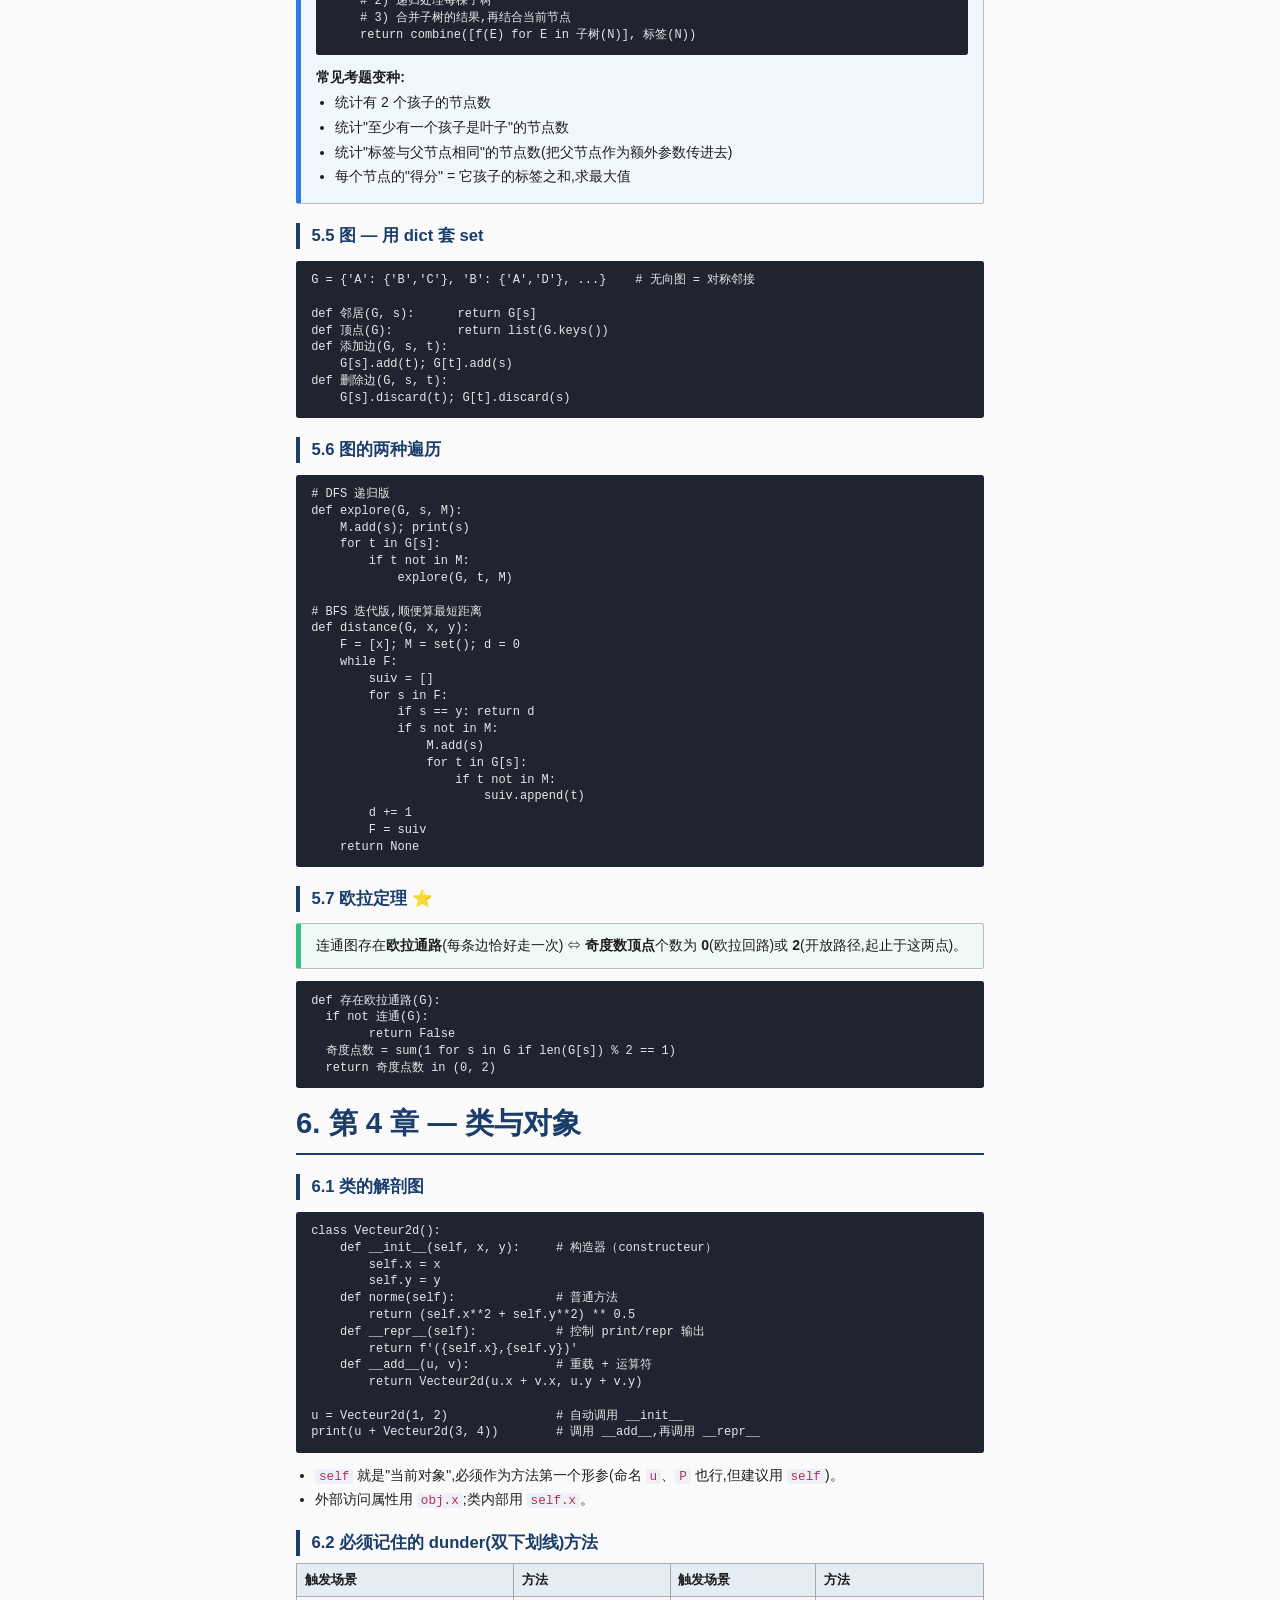
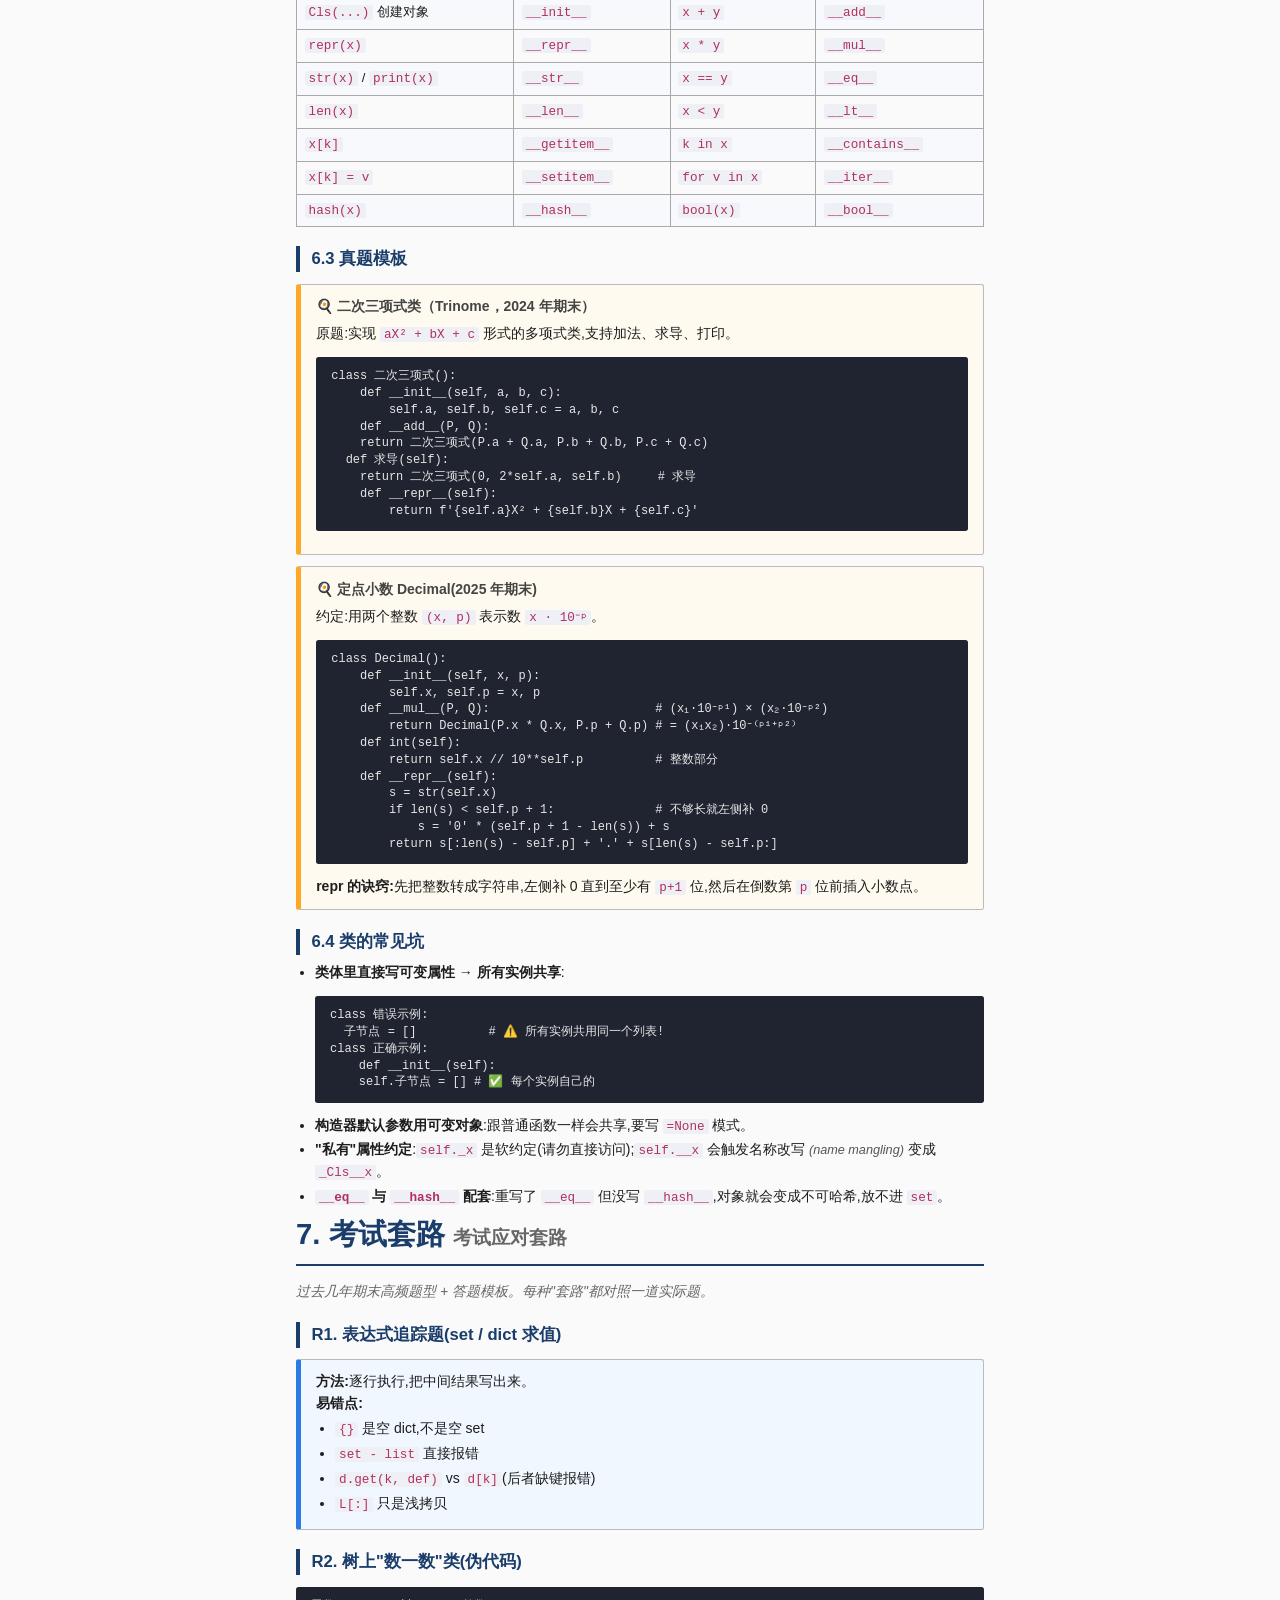
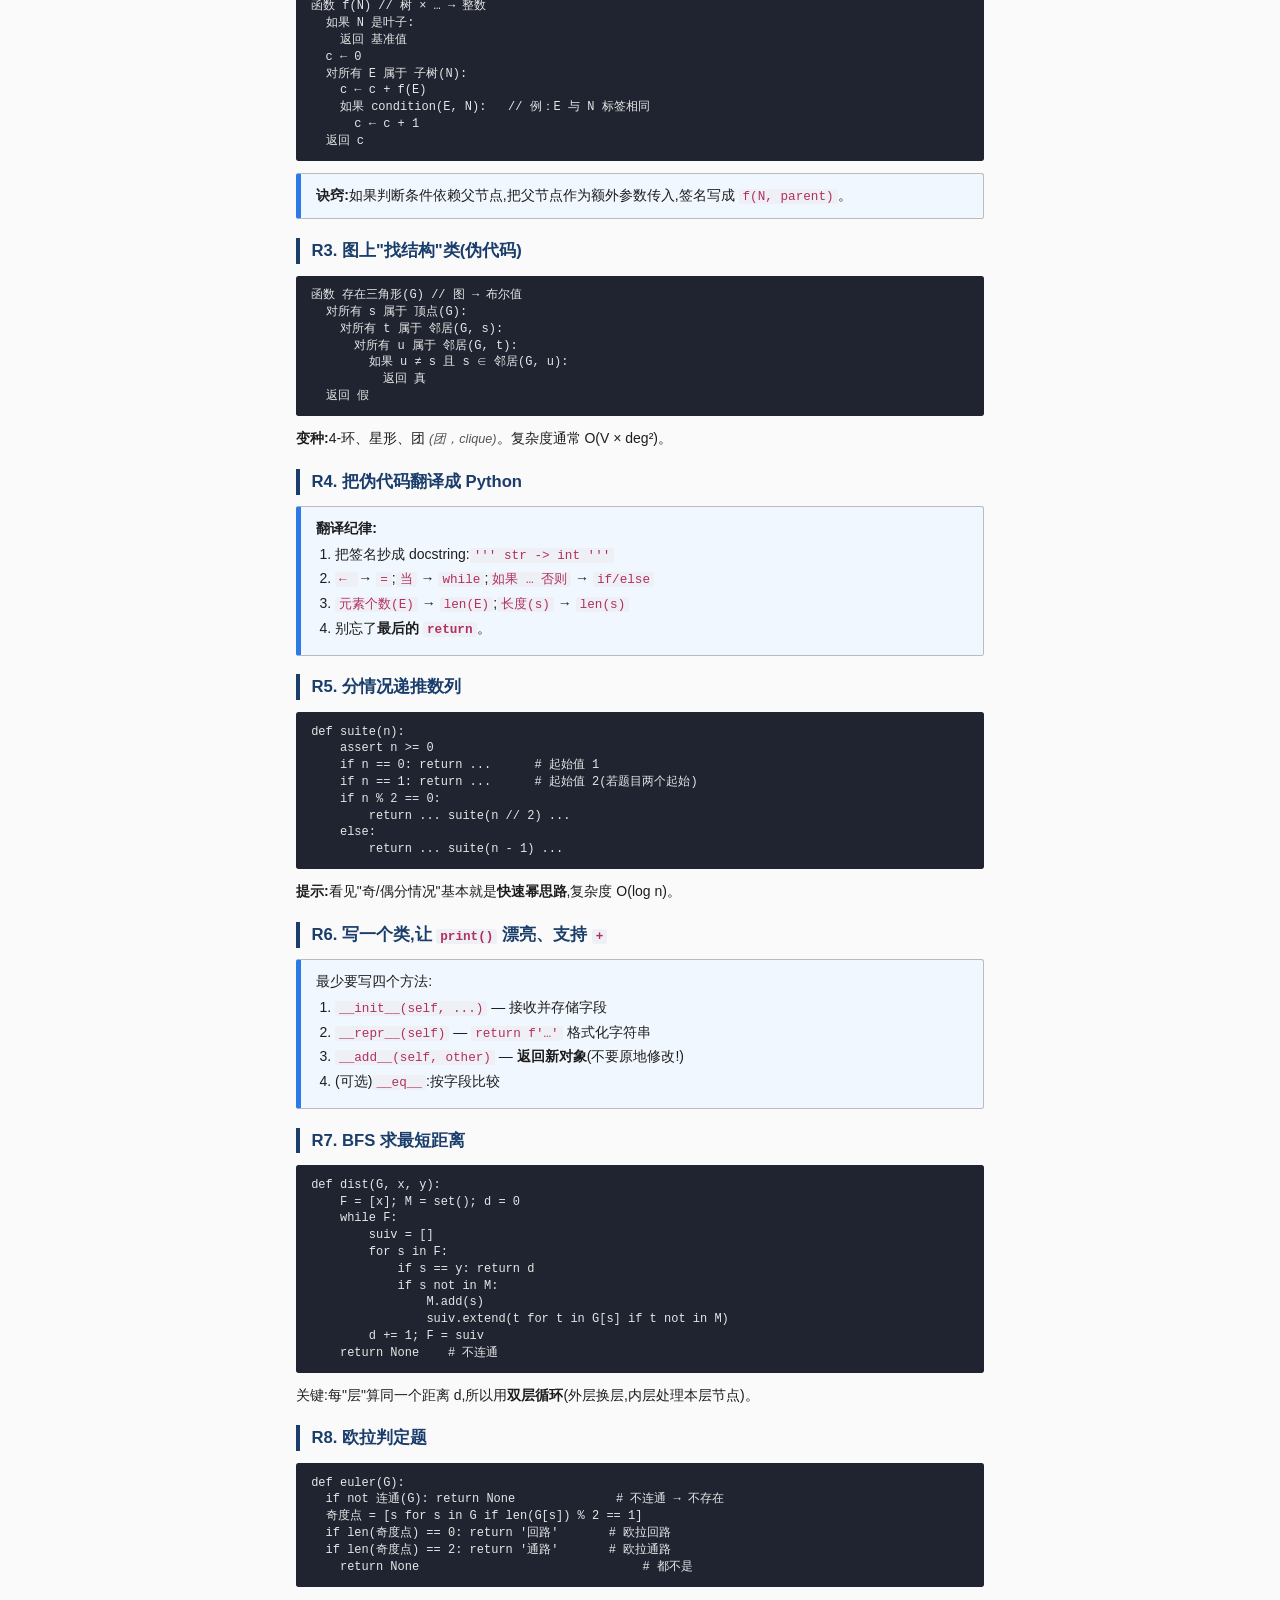
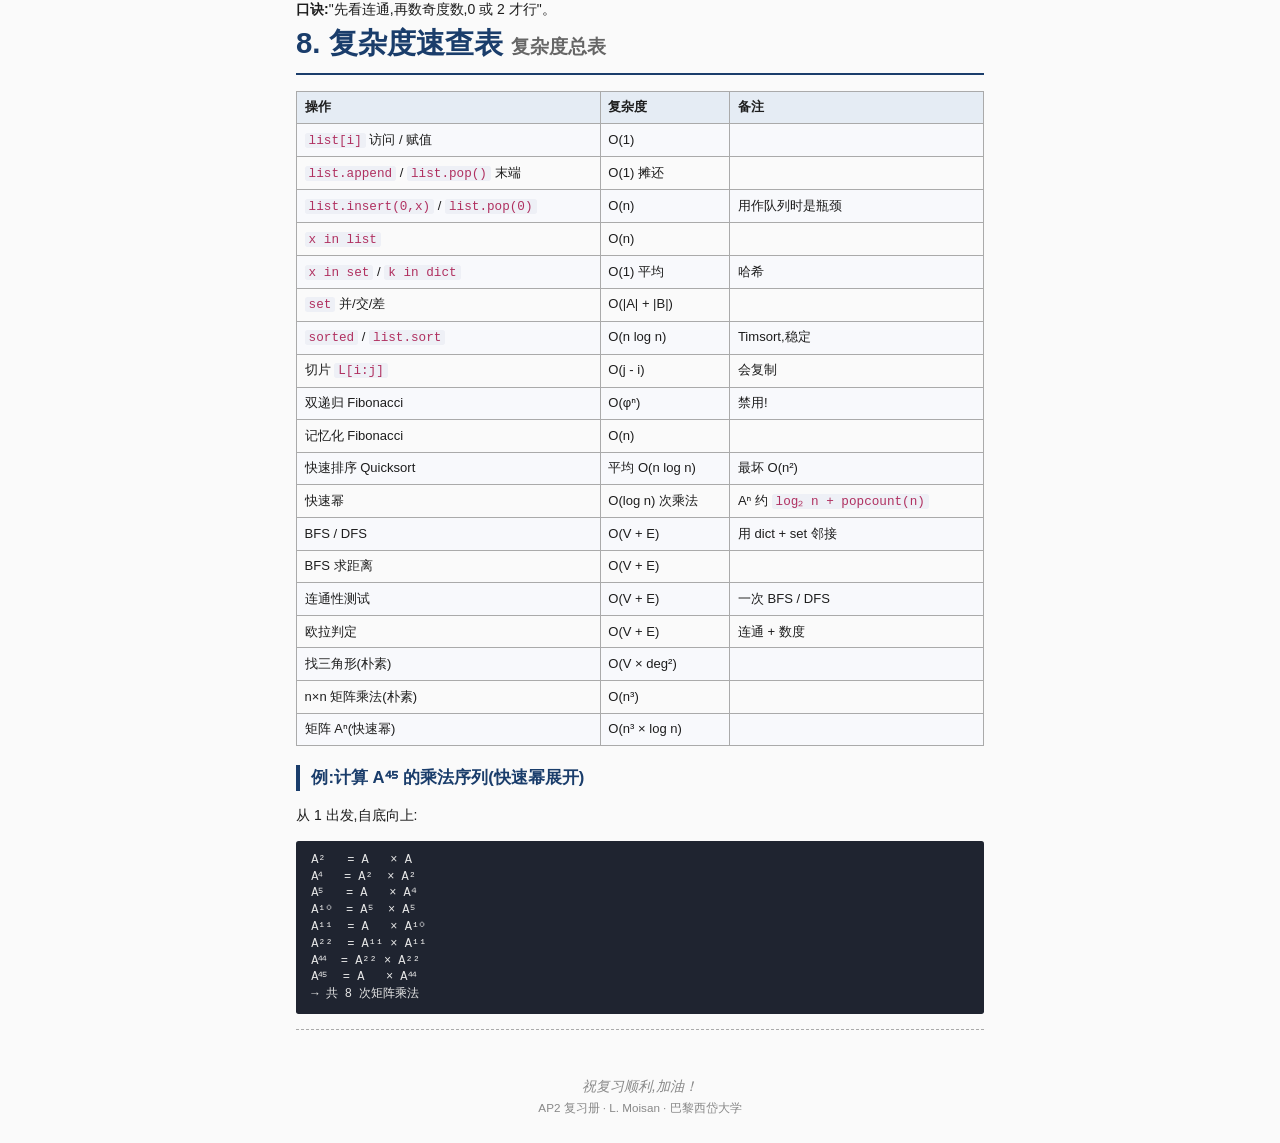
==== commit 8b0eff3b: "Translate site pages and handwritten exam content to Chinese" ====
--- a/fascicule.html
+++ b/fascicule.html
@@ -2,7 +2,7 @@
 <html lang="zh-CN">
 <head>
 <meta charset="UTF-8">
-<title>AP2 复习册 — Algorithmique et Programmation 2</title>
+<title>AP2 复习册 — 算法与程序设计 2</title>
 <style>
 /* ============================================================
    Print-first stylesheet (A4, 复习册)
@@ -81,8 +81,8 @@
 
 <!-- ================== 封面 ================== -->
 <div class="cover page-break">
-  <div class="title">AP2<br>复习册<br><span style="font-size:18pt; color:#666">Fascicule de révision</span></div>
-  <div class="sub">算法与程序设计 2<br><span class="fr">Algorithmique et Programmation 2</span><br>L. Moisan · Université Paris Cité</div>
+  <div class="title">AP2<br>复习册<br><span style="font-size:18pt; color:#666">期末复习手册</span></div>
+  <div class="sub">算法与程序设计 2<br>L. Moisan · 巴黎西岱大学</div>
   <div class="meta">
     4 章 · 150+ 个要点 · 30 个经典坑<br>
     期末考试冲刺
@@ -92,20 +92,20 @@
 <!-- ================== 目录 ================== -->
 <h1>目录</h1>
 <ol class="toc">
-  <li><strong>速查卡</strong> <span class="fr">(Antisèche express)</span> — 考前 30 分钟过一遍</li>
-  <li><strong>30 大经典坑</strong> <span class="fr">(Top 30 pièges)</span> — 按出题频率排序</li>
-  <li><strong>第 1 章</strong> — Python 类型补充 <span class="fr">(Compléments types)</span></li>
-  <li><strong>第 2 章</strong> — 函数、递归、生成器 <span class="fr">(Fonctions, récursivité, générateurs)</span></li>
-  <li><strong>第 3 章</strong> — 抽象数据类型 <span class="fr">(Types abstraits)</span>:队列、栈、树、图、欧拉</li>
-  <li><strong>第 4 章</strong> — 类与对象 <span class="fr">(Classes &amp; objets)</span></li>
-  <li><strong>考试套路</strong> <span class="fr">(Recettes anti-examen)</span> — 高频题型与答题模板</li>
-  <li><strong>复杂度速查表</strong> <span class="fr">(Tableau des complexités)</span></li>
+  <li><strong>速查卡</strong> — 考前 30 分钟过一遍</li>
+  <li><strong>30 大经典坑</strong> — 按出题频率排序</li>
+  <li><strong>第 1 章</strong> — Python 类型补充</li>
+  <li><strong>第 2 章</strong> — 函数、递归、生成器</li>
+  <li><strong>第 3 章</strong> — 抽象数据类型：队列、栈、树、图、欧拉</li>
+  <li><strong>第 4 章</strong> — 类与对象</li>
+  <li><strong>考试套路</strong> — 高频题型与答题模板</li>
+  <li><strong>复杂度速查表</strong></li>
 </ol>
 
 <div class="page-break"></div>
 
 <!-- ================== 1. 速查卡 ================== -->
-<h1>1. 速查卡 <span style="font-size:14pt;color:#666">Antisèche express</span></h1>
+<h1>1. 速查卡 <span style="font-size:14pt;color:#666">考前小抄</span></h1>
 <p style="color:#666"><em>考前一晚 + 入场前 30 分钟各看一遍。</em></p>
 
 <div class="cols-2">
@@ -166,27 +166,27 @@
 </div>
 
 <div class="box tip">
-  <div class="title">生成器 <span class="fr">(générateur)</span></div>
+  <div class="title">生成器</div>
   函数体里写 <code>yield x</code> 即是生成器<br>
   <strong>只能遍历一次</strong>,内存 O(1)<br>
   转列表:<code>list(g)</code>
 </div>
 
 <div class="box warn">
-  <div class="title">队列 (FIFO,<span class="fr">file</span>) — 用 list</div>
+  <div class="title">队列（FIFO）— 用 list</div>
   入队尾:<code>F.append(x)</code><br>
   出队头:<code>F.pop(0)</code> ⚠️ O(n)
 </div>
 
 <div class="box tip">
-  <div class="title">栈 (LIFO,<span class="fr">pile</span>) — 用 list</div>
+  <div class="title">栈（LIFO）— 用 list</div>
   入栈:<code>P.append(x)</code><br>
   出栈:<code>P.pop()</code>(都是 O(1))<br>
   栈顶:<code>P[-1]</code>
 </div>
 
 <div class="box warn">
-  <div class="title">欧拉定理 <span class="fr">(Théorème d'Euler)</span></div>
+  <div class="title">欧拉定理</div>
   连通图 + 奇度数顶点为 <strong>0 或 2 个</strong> ⇔ 存在欧拉通路。<br>
   0 个 → 欧拉<strong>回路</strong>;2 个 → 路径起止于这 2 点。
 </div>
@@ -204,16 +204,16 @@
 </div>
 
 <div class="box tip">
-  <div class="title">运算符重载 <span class="fr">(surcharge)</span></div>
+  <div class="title">运算符重载</div>
   <code>+</code> = <code>__add__</code> · <code>*</code> = <code>__mul__</code><br>
   <code>repr()</code> = <code>__repr__</code> · <code>x[k]</code> = <code>__getitem__</code><br>
   <code>len()</code> = <code>__len__</code> · <code>==</code> = <code>__eq__</code>
 </div>
 
 <div class="box warn">
-  <div class="title">伪代码 <span class="fr">(pseudo-code)</span> 必须写签名!</div>
-  示例:<code>fonction f(A, n) // arbre × entier → entier</code><br>
-  伪代码里禁止用 Python 语法,要用 <code>←</code>、<code>pour tout</code>、<code>tant que</code>。
+  <div class="title">伪代码必须写函数签名!</div>
+  示例:<code>函数 f(A, n) // 树 × 整数 → 整数</code><br>
+  伪代码里禁止用 Python 语法,要用 <code>←</code>、<code>对所有</code>、<code>当</code>、<code>如果 … 否则</code>。
 </div>
 
 </div>
@@ -221,7 +221,7 @@
 <div class="page-break"></div>
 
 <!-- ================== 2. TOP 30 ================== -->
-<h1>2. 30 大经典坑 <span style="font-size:14pt;color:#666">Top 30 pièges</span></h1>
+<h1>2. 30 大经典坑 <span style="font-size:14pt;color:#666">30 大易错坑</span></h1>
 <p style="color:#666"><em>按"踩了就丢分"严重程度排序。考前重点过一遍。</em></p>
 
 <table>
@@ -232,8 +232,8 @@
 <tr><td>4</td><td><code>(7)</code> 不是元组,只是带括号的整数</td><td>单元素元组写 <code>(7,)</code></td></tr>
 <tr><td>5</td><td><code>L.sort()</code> 返回 <code>None</code></td><td><code>sorted(L)</code> 返回新列表</td></tr>
 <tr><td>6</td><td><code>L.append(x)</code> 返回 <code>None</code></td><td>不要写 <code>L = L.append(x)</code></td></tr>
-<tr><td>7</td><td>双递归 Fibonacci 是 O(φⁿ),会超时</td><td>记忆化(<span class="fr">mémoïsation</span>)或迭代</td></tr>
-<tr><td>8</td><td>递归没写"基准情形"<span class="fr">(cas de base)</span> → <code>RecursionError</code></td><td>先写基准情形,加 <code>assert</code> 防御</td></tr>
+<tr><td>7</td><td>双递归 Fibonacci 是 O(φⁿ),会超时</td><td>记忆化或迭代</td></tr>
+<tr><td>8</td><td>递归没写"基准情形" → <code>RecursionError</code></td><td>先写基准情形,加 <code>assert</code> 防御</td></tr>
 <tr><td>9</td><td><code>set</code> 中放入 <code>list</code> → <code>TypeError</code></td><td>改成 <code>tuple</code> 或 <code>frozenset</code></td></tr>
 <tr><td>10</td><td><code>set + set</code> 没有定义</td><td>并集 <code>|</code>;交集 <code>&amp;</code>;差集 <code>-</code>;对称差 <code>^</code></td></tr>
 <tr><td>11</td><td><code>set - list</code> 没有定义</td><td>先转:<code>S - set(L)</code></td></tr>
@@ -253,8 +253,8 @@
 <tr><td>25</td><td><code>list.pop(0)</code> 是 O(n) 不是 O(1)</td><td>对队列大数据量改用 <code>collections.deque</code></td></tr>
 <tr><td>26</td><td>lambda 里写 <code>if/for</code> 语句块</td><td>只能写表达式;条件用三元 <code>a if c else b</code></td></tr>
 <tr><td>27</td><td><code>complex</code> 不支持 <code>&lt;</code>、<code>&gt;</code> 比较</td><td>比较模长 <code>abs(z)</code></td></tr>
-<tr><td>28</td><td>伪代码题写成 Python 语法 → 扣分</td><td>用 <code>←</code>、<code>pour tout</code>、<code>tant que</code>、<code>si … sinon</code></td></tr>
-<tr><td>29</td><td>伪代码题忘写"签名"<span class="fr">(signature)</span> → 整体扣 1 分</td><td><code>fonction f(args) // type1 × type2 → type</code></td></tr>
+<tr><td>28</td><td>伪代码题写成 Python 语法 → 扣分</td><td>用 <code>←</code>、<code>对所有</code>、<code>当</code>、<code>如果 … 否则</code></td></tr>
+<tr><td>29</td><td>伪代码题忘写"函数签名"<span class="fr">(signature)</span> → 整体扣 1 分</td><td><code>函数 f(args) // 类型1 × 类型2 → 类型</code></td></tr>
 <tr><td>30</td><td>对树/列表递归忘写"空"基准情形</td><td>判 <code>len(L)==0</code> 或 <code>len(N)==1</code>(叶子)</td></tr>
 </table>
 
@@ -312,9 +312,9 @@
 </table>
 
 <div class="box recipe">
-  <div class="title">🍳 反转字典 <span class="fr">(inverse d'un dict)</span> — 高频考点</div>
+  <div class="title">🍳 反转字典 <span class="fr">(字典反向映射，inverse d'un dict)</span> — 高频考点</div>
   原字典 <code>D : A → B</code>,要返回 <code>B → list(A)</code>(因为多个键可能映射到同一个值):
-<pre>def inverse(D):
+<pre>def 反转字典(D):
     R = {}
     for k, v in D.items():
         R.setdefault(v, []).append(k)
@@ -346,11 +346,11 @@
 <h3>4.3 递归通用模板</h3>
 <pre>def f(n):
     assert n &gt;= 0          # 防御性断言
-    if n == 0:              # 基准情形 (cas de base)
+  if n == 0:              # 基准情形（cas de base）
         return ...
     return ... f(n-1) ...   # 递推</pre>
 
-<h3>4.4 记忆化 <span class="fr">(mémoïsation)</span></h3>
+<h3>4.4 记忆化</h3>
 <pre>D = {0: 0, 1: 1}
 def fib(n):
     if n not in D:
@@ -359,23 +359,23 @@
 # 由 O(φⁿ) 优化到 O(n)</pre>
 也可以用 <code>functools.lru_cache</code> 装饰器。
 
-<h3>4.5 分治 <span class="fr">(diviser pour régner)</span> 三大经典</h3>
+<h3>4.5 分治三大经典</h3>
 <table>
 <tr><th>算法</th><th>核心思想</th><th>复杂度</th></tr>
-<tr><td>快速排序 <span class="fr">(Quicksort)</span></td><td>选枢轴,分成 &lt; 与 ≥ 两段递归</td><td>平均 O(n log n),最坏 O(n²)</td></tr>
-<tr><td>归并排序 <span class="fr">(Tri fusion)</span></td><td>对半切,递归排,再合并</td><td>O(n log n)(最坏)</td></tr>
-<tr><td>快速幂 <span class="fr">(Exponentiation rapide)</span></td><td>n 偶 → 平方;n 奇 → ×底数</td><td>O(log n) 次乘法</td></tr>
+<tr><td>快速排序</td><td>选枢轴,分成 &lt; 与 ≥ 两段递归</td><td>平均 O(n log n),最坏 O(n²)</td></tr>
+<tr><td>归并排序</td><td>对半切,递归排,再合并</td><td>O(n log n)(最坏)</td></tr>
+<tr><td>快速幂</td><td>n 偶 → 平方;n 奇 → ×底数</td><td>O(log n) 次乘法</td></tr>
 </table>
 
 <div class="box recipe">
   <div class="title">🍳 快速排序短版(必背)</div>
-<pre>def tri(L):
+<pre>def 快速排序(L):
     if not L:
         return []
     x = L[0]                                  # 枢轴
     L1 = [a for a in L[1:] if a &lt;  x]
     L2 = [a for a in L[1:] if a &gt;= x]
-    return tri(L1) + [x] + tri(L2)</pre>
+  return 快速排序(L1) + [x] + 快速排序(L2)</pre>
 </div>
 
 <div class="box recipe">
@@ -389,7 +389,7 @@
   <strong>例:</strong> 算 A⁴⁵,递归路径 45→44→22→11→10→5→4→2 ⇒ <strong>共 8 次乘法</strong>。
 </div>
 
-<h3>4.6 生成器 <span class="fr">(générateur, <code>yield</code>)</span></h3>
+<h3>4.6 生成器（<code>yield</code>）</h3>
 <pre>def pairs(L):                # 输入 list,产出偶数
     for x in L:
         if x % 2 == 0:
@@ -405,15 +405,15 @@
 </ul>
 
 <div class="box recipe">
-  <div class="title">🍳 用生成器枚举所有子集 <span class="fr">(parties d'un ensemble)</span></div>
-<pre>def parties(E):
+  <div class="title">🍳 用生成器枚举所有子集</div>
+<pre>def 所有子集(E):
     E = list(E)
     if not E:
         yield set()
     else:
         x = E[0]
-        reste = set(E[1:])
-        for S in parties(reste):
+    剩余 = set(E[1:])
+    for S in 所有子集(剩余):
             yield S            # 不含 x 的子集
             yield S | {x}      # 含 x 的子集</pre>
 </div>
@@ -423,33 +423,33 @@
 <!-- ================== 5. CH3 ================== -->
 <h1>5. 第 3 章 — 抽象数据类型</h1>
 
-<h3>5.1 伪代码 <span class="fr">(pseudo-code)</span> 书写规范</h3>
+<h3>5.1 伪代码书写规范</h3>
 <ul>
   <li>赋值用 <code>←</code>,注释用 <code>//</code>。</li>
-  <li>循环:<code>pour tout x dans E</code>(对所有)、<code>tant que cond</code>(当)、<code>si … sinon</code>(如果…否则)。</li>
+  <li>循环与分支关键词写成:<code>对所有 x 属于 E</code>、<code>当 cond 时</code>、<code>如果 … 否则</code>。</li>
   <li><strong>必须写签名</strong>(每题失分点!),格式:<br>
-      <code>fonction f(A, n) // arbre × entier → entier</code></li>
-  <li>禁止用 Python 语法(伪代码不是 Python!)。<code>len(L)</code> 应写 <code>cardinal(L)</code> 或 <code>longueur(L)</code>。</li>
+      <code>函数 f(A, n) // 树 × 整数 → 整数</code></li>
+  <li>禁止用 Python 语法(伪代码不是 Python!)。<code>len(L)</code> 应写 <code>元素个数(L)</code> 或 <code>长度(L)</code>，课上原文常记作 <span class="fr">cardinal(L)</span> / <span class="fr">longueur(L)</span>。</li>
 </ul>
 
-<h3>5.2 队列 (FIFO,<span class="fr">file</span>)</h3>
-<pre>def file_vide():            return []
-def ajouter_element(x, F):  F.append(x)         # 入队尾
-def extraire_element(F):    return F.pop(0)     # 出队头  ⚠️ O(n)
-def premier_element(F):     return F[0]
-def est_vide(F):            return len(F) == 0</pre>
+<h3>5.2 队列（FIFO）</h3>
+<pre>def 空队列():                return []
+def 入队(x, F):             F.append(x)         # 入队尾
+def 出队(F):                return F.pop(0)     # 出队头  ⚠️ O(n)
+def 队首(F):                return F[0]
+def 是否为空(F):            return len(F) == 0</pre>
 <strong>典型用途:</strong> BFS(广度优先)、排队系统、按层遍历树。
 
-<h3>5.3 栈 (LIFO,<span class="fr">pile</span>)</h3>
-<pre>def pile_vide():    return []
-def empiler(P, x):  P.append(x)
-def depiler(P):     return P.pop()              # O(1)
-def sommet(P):      return P[-1]</pre>
+<h3>5.3 栈（LIFO）</h3>
+<pre>def 空栈():      return []
+def 入栈(P, x):  P.append(x)
+def 出栈(P):     return P.pop()              # O(1)
+def 栈顶(P):     return P[-1]</pre>
 <strong>典型用途:</strong> 括号匹配、表达式求值、DFS(深度优先)、撤销操作。
 
 <div class="box recipe">
-  <div class="title">🍳 括号匹配 <span class="fr">(bien parenthésé)</span> — 用栈</div>
-<pre>def bien_parenthese(s):
+  <div class="title">🍳 括号匹配 — 用栈</div>
+<pre>def 括号匹配(s):
     P = []
     pairs = {')': '(', ']': '['}
     for c in s:
@@ -462,15 +462,15 @@
   思路:左括号入栈;遇右括号弹栈检查是否匹配;最后栈空才合法。
 </div>
 
-<h3>5.4 树 <span class="fr">(arbre)</span> — 用嵌套列表表示</h3>
+<h3>5.4 树 — 用嵌套列表表示</h3>
 <pre>A = ['x', ['a'], ['b', ['c'], ['d']]]   # 根 'x',下挂 2 棵子树
 
-def etiquette(N): return N[0]            # 节点标签
-def enfants(N):   return N[1:]           # 子树列表
-def taille(N):    return 1 + sum(taille(E) for E in N[1:])
-def hauteur(N):
+def 标签(N):      return N[0]            # 节点标签
+def 子树(N):      return N[1:]           # 子树列表
+def 节点数(N):    return 1 + sum(节点数(E) for E in N[1:])
+def 高度(N):
     if len(N) == 1: return 1             # 叶子高度 = 1(本课程约定)
-    return 1 + max(hauteur(E) for E in N[1:])</pre>
+  return 1 + max(高度(E) for E in N[1:])</pre>
 
 <div class="box tip">
   <div class="title">💡 树上递归的通用骨架</div>
@@ -478,7 +478,7 @@
     # 1) 基准情形:叶子 (len(N) == 1)
     # 2) 递归处理每棵子树
     # 3) 合并子树的结果,再结合当前节点
-    return combine([f(E) for E in N[1:]], etiquette(N))</pre>
+    return combine([f(E) for E in 子树(N)], 标签(N))</pre>
   <strong>常见考题变种:</strong>
   <ul>
     <li>统计有 2 个孩子的节点数</li>
@@ -488,14 +488,14 @@
   </ul>
 </div>
 
-<h3>5.5 图 <span class="fr">(graphe)</span> — 用 dict 套 set</h3>
+<h3>5.5 图 — 用 dict 套 set</h3>
 <pre>G = {'A': {'B','C'}, 'B': {'A','D'}, ...}    # 无向图 = 对称邻接
 
-def voisins(G, s):  return G[s]
-def sommets(G):     return list(G.keys())
-def ajouter_arete(G, s, t):
+def 邻居(G, s):      return G[s]
+def 顶点(G):         return list(G.keys())
+def 添加边(G, s, t):
     G[s].add(t); G[t].add(s)
-def supprimer_arete(G, s, t):
+def 删除边(G, s, t):
     G[s].discard(t); G[t].discard(s)</pre>
 
 <h3>5.6 图的两种遍历</h3>
@@ -522,16 +522,16 @@
         F = suiv
     return None</pre>
 
-<h3>5.7 欧拉定理 <span class="fr">(Théorème d'Euler)</span> ⭐</h3>
+<h3>5.7 欧拉定理 ⭐</h3>
 <div class="box success">
   连通图存在<strong>欧拉通路</strong>(每条边恰好走一次)
   ⇔ <strong>奇度数顶点</strong>个数为 <strong>0</strong>(欧拉回路)或 <strong>2</strong>(开放路径,起止于这两点)。
 </div>
-<pre>def chemin_eulerien_existe(G):
-    if not est_connexe(G):
+<pre>def 存在欧拉通路(G):
+  if not 连通(G):
         return False
-    impairs = sum(1 for s in G if len(G[s]) % 2 == 1)
-    return impairs in (0, 2)</pre>
+  奇度点数 = sum(1 for s in G if len(G[s]) % 2 == 1)
+  return 奇度点数 in (0, 2)</pre>
 
 <div class="page-break"></div>
 
@@ -540,7 +540,7 @@
 
 <h3>6.1 类的解剖图</h3>
 <pre>class Vecteur2d():
-    def __init__(self, x, y):     # 构造器 (constructeur)
+    def __init__(self, x, y):     # 构造器（constructeur）
         self.x = x
         self.y = y
     def norme(self):              # 普通方法
@@ -572,15 +572,15 @@
 <h3>6.3 真题模板</h3>
 
 <div class="box recipe">
-  <div class="title">🍳 二次三项式 Trinome(2024 年期末)</div>
+  <div class="title">🍳 二次三项式类（Trinome，2024 年期末）</div>
   原题:实现 <code>aX² + bX + c</code> 形式的多项式类,支持加法、求导、打印。
-<pre>class Trinome():
+<pre>class 二次三项式():
     def __init__(self, a, b, c):
         self.a, self.b, self.c = a, b, c
     def __add__(P, Q):
-        return Trinome(P.a + Q.a, P.b + Q.b, P.c + Q.c)
-    def derive(self):
-        return Trinome(0, 2*self.a, self.b)        # 求导
+    return 二次三项式(P.a + Q.a, P.b + Q.b, P.c + Q.c)
+  def 求导(self):
+    return 二次三项式(0, 2*self.a, self.b)     # 求导
     def __repr__(self):
         return f'{self.a}X² + {self.b}X + {self.c}'</pre>
 </div>
@@ -606,11 +606,11 @@
 <h3>6.4 类的常见坑</h3>
 <ul>
   <li><strong>类体里直接写可变属性 → 所有实例共享</strong>:
-<pre>class Mauvais:
-    enfants = []          # ⚠️ 所有实例共用同一个列表!
-class Bon:
+<pre>class 错误示例:
+  子节点 = []          # ⚠️ 所有实例共用同一个列表!
+class 正确示例:
     def __init__(self):
-        self.enfants = [] # ✅ 每个实例自己的</pre></li>
+    self.子节点 = [] # ✅ 每个实例自己的</pre></li>
   <li><strong>构造器默认参数用可变对象</strong>:跟普通函数一样会共享,要写 <code>=None</code> 模式。</li>
   <li><strong>"私有"属性约定</strong>:<code>self._x</code> 是软约定(请勿直接访问);<code>self.__x</code> 会触发名称改写 <span class="fr">(name mangling)</span> 变成 <code>_Cls__x</code>。</li>
   <li><strong><code>__eq__</code> 与 <code>__hash__</code> 配套</strong>:重写了 <code>__eq__</code> 但没写 <code>__hash__</code>,对象就会变成不可哈希,放不进 <code>set</code>。</li>
@@ -619,7 +619,7 @@
 <div class="page-break"></div>
 
 <!-- ================== 7. 考试套路 ================== -->
-<h1>7. 考试套路 <span style="font-size:14pt;color:#666">Recettes anti-examen</span></h1>
+<h1>7. 考试套路 <span style="font-size:14pt;color:#666">考试应对套路</span></h1>
 <p style="color:#666"><em>过去几年期末高频题型 + 答题模板。每种"套路"都对照一道实际题。</em></p>
 
 <h3>R1. 表达式追踪题(set / dict 求值)</h3>
@@ -635,36 +635,36 @@
 </div>
 
 <h3>R2. 树上"数一数"类(伪代码)</h3>
-<pre>fonction f(N) // arbre × … → entier
-  si N est une feuille:
-    retourner cas_base
+<pre>函数 f(N) // 树 × … → 整数
+  如果 N 是叶子:
+    返回 基准值
   c ← 0
-  pour tout E dans enfants(N):
+  对所有 E 属于 子树(N):
     c ← c + f(E)
-    si condition(E, N):     // 例:E 与 N 同标签
+    如果 condition(E, N):   // 例：E 与 N 标签相同
       c ← c + 1
-  retourner c</pre>
+  返回 c</pre>
 <div class="box tip">
   <strong>诀窍:</strong>如果判断条件依赖父节点,把父节点作为额外参数传入,签名写成 <code>f(N, parent)</code>。
 </div>
 
 <h3>R3. 图上"找结构"类(伪代码)</h3>
-<pre>fonction triangle(G) // graphe → booléen
-  pour tout s dans sommets(G):
-    pour tout t dans voisins(G, s):
-      pour tout u dans voisins(G, t):
-        si u ≠ s et s ∈ voisins(G, u):
-          retourner Vrai
-  retourner Faux</pre>
-<strong>变种:</strong>4-环、星形、团 <span class="fr">(clique)</span>。复杂度通常 O(V × deg²)。
+<pre>函数 存在三角形(G) // 图 → 布尔值
+  对所有 s 属于 顶点(G):
+    对所有 t 属于 邻居(G, s):
+      对所有 u 属于 邻居(G, t):
+        如果 u ≠ s 且 s ∈ 邻居(G, u):
+          返回 真
+  返回 假</pre>
+<strong>变种:</strong>4-环、星形、团 <span class="fr">(团，clique)</span>。复杂度通常 O(V × deg²)。
 
 <h3>R4. 把伪代码翻译成 Python</h3>
 <div class="box tip">
   <strong>翻译纪律:</strong>
   <ol>
     <li>把签名抄成 docstring:<code>''' str -&gt; int '''</code></li>
-    <li><code>← </code> → <code>=</code>;<code>tant que</code> → <code>while</code>;<code>si … sinon</code> → <code>if/else</code></li>
-    <li><code>cardinal(E)</code> → <code>len(E)</code>;<code>longueur(s)</code> → <code>len(s)</code></li>
+    <li><code>← </code> → <code>=</code>;<code>当</code> → <code>while</code>;<code>如果 … 否则</code> → <code>if/else</code></li>
+    <li><code>元素个数(E)</code> → <code>len(E)</code>;<code>长度(s)</code> → <code>len(s)</code></li>
     <li>别忘了<strong>最后的 <code>return</code></strong>。</li>
   </ol>
 </div>
@@ -707,17 +707,17 @@
 
 <h3>R8. 欧拉判定题</h3>
 <pre>def euler(G):
-    if not est_connexe(G): return None        # 不连通 → 不存在
-    impairs = [s for s in G if len(G[s]) % 2 == 1]
-    if len(impairs) == 0: return 'cycle'      # 欧拉回路
-    if len(impairs) == 2: return 'chemin'     # 欧拉通路
+  if not 连通(G): return None              # 不连通 → 不存在
+  奇度点 = [s for s in G if len(G[s]) % 2 == 1]
+  if len(奇度点) == 0: return '回路'       # 欧拉回路
+  if len(奇度点) == 2: return '通路'       # 欧拉通路
     return None                               # 都不是</pre>
 <strong>口诀:</strong>"先看连通,再数奇度数,0 或 2 才行"。
 
 <div class="page-break"></div>
 
 <!-- ================== 8. 复杂度速查 ================== -->
-<h1>8. 复杂度速查表 <span style="font-size:14pt;color:#666">Tableau des complexités</span></h1>
+<h1>8. 复杂度速查表 <span style="font-size:14pt;color:#666">复杂度总表</span></h1>
 
 <table>
 <tr><th>操作</th><th>复杂度</th><th>备注</th></tr>
@@ -756,8 +756,8 @@
 
 <hr>
 <p style="text-align:center; color:#888; margin-top: 12mm;">
-  <em>祝复习顺利,加油!Bonne révision !</em><br>
-  <small>AP2 复习册 · L. Moisan · Université Paris Cité</small>
+  <em>祝复习顺利,加油！</em><br>
+  <small>AP2 复习册 · L. Moisan · 巴黎西岱大学</small>
 </p>
 
 </body>
